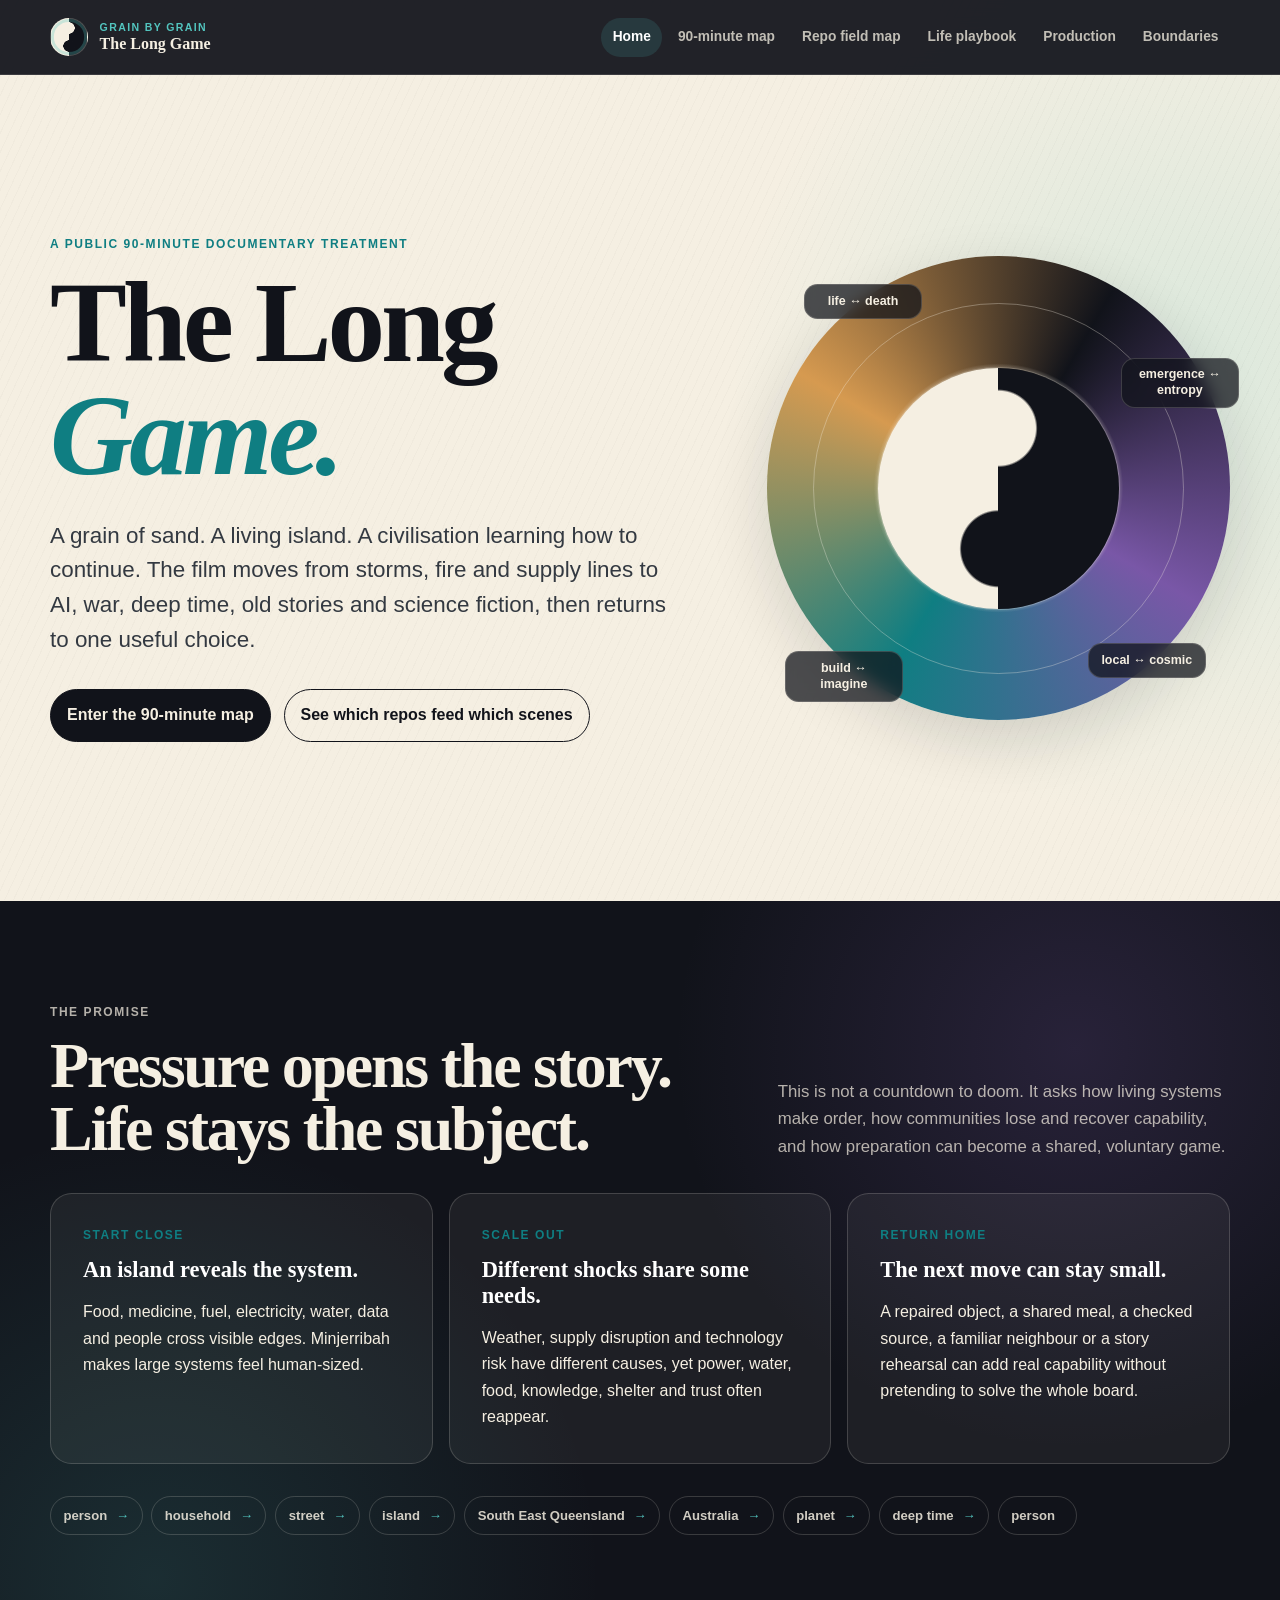
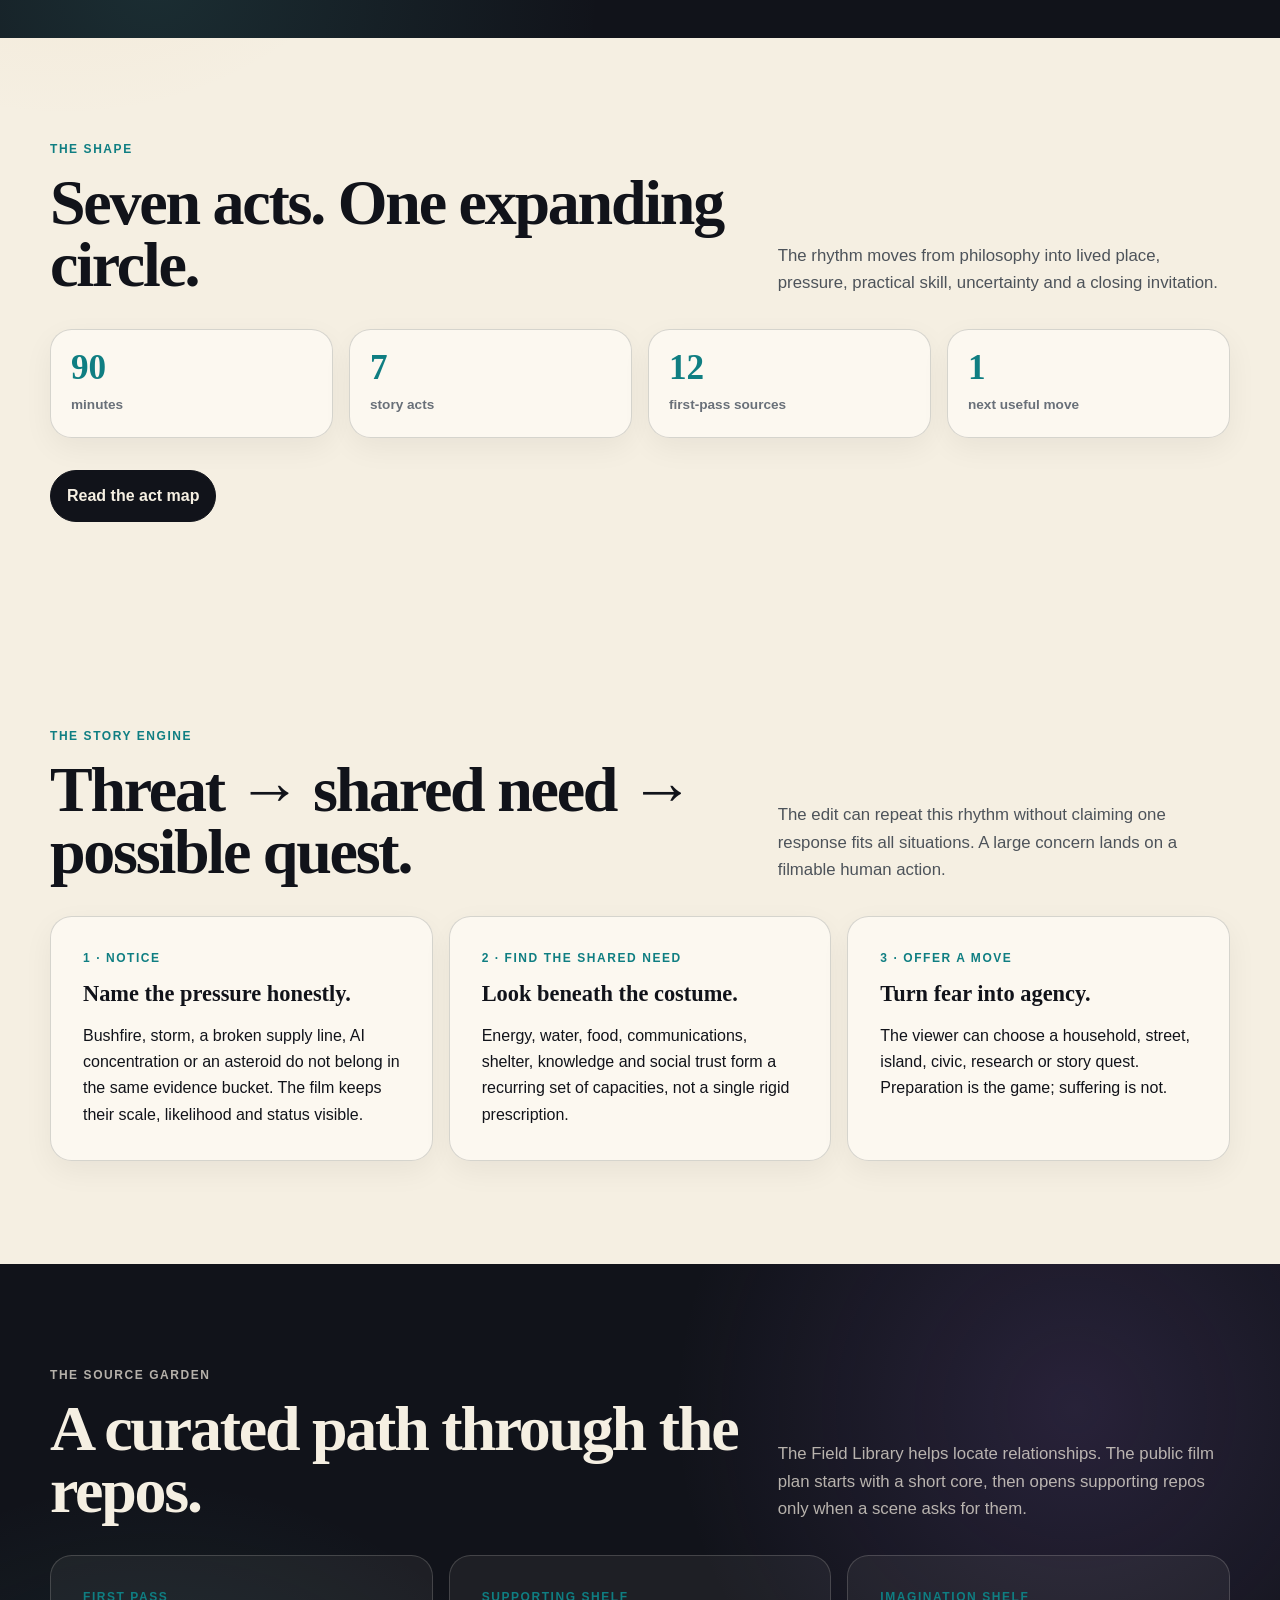
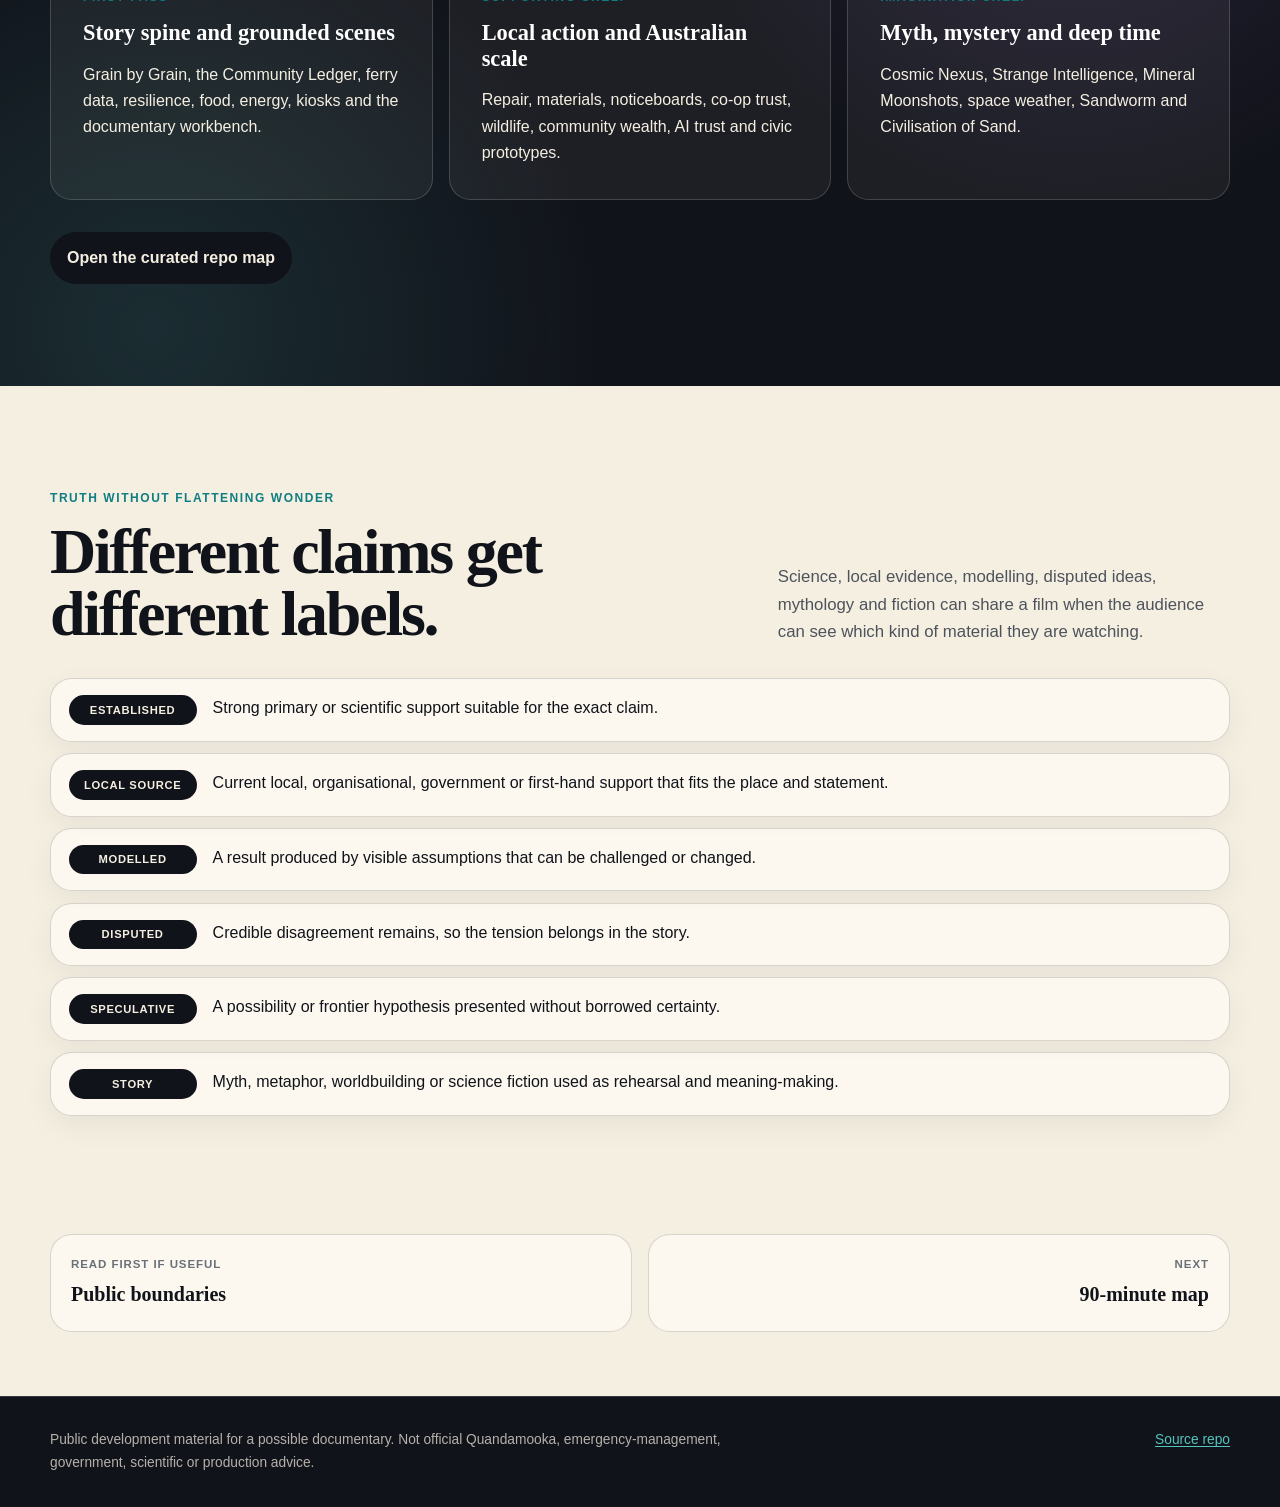
==== index.html @ 3fa5a648 "Build public documentary planning site" ====
<!doctype html>
<html lang="en-AU">
  <head>
    <meta charset="utf-8">
    <meta name="viewport" content="width=device-width, initial-scale=1">
    <meta name="description" content="A public 90-minute documentary map about life, pressure, practical resilience and the next useful move, beginning on Minjerribah / North Stradbroke Island.">
    <meta property="og:title" content="The Long Game: Grain by Grain">
    <meta property="og:description" content="A 90-minute documentary map from a grain of sand to deep time, then back to the next useful move.">
    <meta property="og:type" content="website">
    <meta property="og:url" content="https://auraofintelligence.github.io/grain-by-grain-documentary/">
    <meta property="og:image" content="https://auraofintelligence.github.io/grain-by-grain-documentary/assets/img/og-card.png">
    <meta name="twitter:card" content="summary_large_image">
    <title>The Long Game: Grain by Grain</title>
    <link rel="stylesheet" href="assets/css/site.css?v=20260801-1">
  </head>
  <body data-page="home">
    <a class="skip-link" href="#main">Skip to content</a>
    <header class="site-header">
      <div class="header-inner">
        <a class="brand" href="index.html" aria-label="The Long Game home">
          <span class="brand-mark" aria-hidden="true"></span>
          <span class="brand-copy"><small>Grain by grain</small><strong>The Long Game</strong></span>
        </a>
        <button class="menu-button" type="button" aria-expanded="false" aria-controls="site-navigation">Menu</button>
        <nav class="site-nav" id="site-navigation" aria-label="Main navigation">
          <a data-page="home" href="index.html">Home</a>
          <a data-page="runtime" href="runtime.html">90-minute map</a>
          <a data-page="field-map" href="field-map.html">Repo field map</a>
          <a data-page="playbook" href="playbook.html">Life playbook</a>
          <a data-page="production" href="production.html">Production</a>
          <a data-page="boundaries" href="boundaries.html">Boundaries</a>
        </nav>
      </div>
    </header>

    <main id="main" class="page-shell">
      <section class="hero" aria-labelledby="hero-title">
        <div class="hero-copy">
          <p class="eyebrow">A public 90-minute documentary treatment</p>
          <h1 id="hero-title">The Long <span>Game.</span></h1>
          <p class="lede">A grain of sand. A living island. A civilisation learning how to continue. The film moves from storms, fire and supply lines to AI, war, deep time, old stories and science fiction, then returns to one useful choice.</p>
          <div class="button-row">
            <a class="button" href="runtime.html">Enter the 90-minute map</a>
            <a class="button secondary" href="field-map.html">See which repos feed which scenes</a>
          </div>
        </div>
        <div class="hero-orbit" role="img" aria-label="A circular sand, tide and dusk motif representing life and death, emergence and entropy">
          <span class="orbit-note one">life ↔ death</span>
          <span class="orbit-note two">emergence ↔ entropy</span>
          <span class="orbit-note three">local ↔ cosmic</span>
          <span class="orbit-note four">build ↔ imagine</span>
        </div>
      </section>

      <section class="section dark" aria-labelledby="promise-title">
        <div class="section-heading">
          <div>
            <p class="kicker">The promise</p>
            <h2 id="promise-title">Pressure opens the story. Life stays the subject.</h2>
          </div>
          <p>This is not a countdown to doom. It asks how living systems make order, how communities lose and recover capability, and how preparation can become a shared, voluntary game.</p>
        </div>
        <div class="three-grid">
          <article class="panel">
            <p class="card-tag">Start close</p>
            <h3>An island reveals the system.</h3>
            <p>Food, medicine, fuel, electricity, water, data and people cross visible edges. Minjerribah makes large systems feel human-sized.</p>
          </article>
          <article class="panel">
            <p class="card-tag">Scale out</p>
            <h3>Different shocks share some needs.</h3>
            <p>Weather, supply disruption and technology risk have different causes, yet power, water, food, knowledge, shelter and trust often reappear.</p>
          </article>
          <article class="panel">
            <p class="card-tag">Return home</p>
            <h3>The next move can stay small.</h3>
            <p>A repaired object, a shared meal, a checked source, a familiar neighbour or a story rehearsal can add real capability without pretending to solve the whole board.</p>
          </article>
        </div>
        <ol class="scale-ribbon" aria-label="The film's scale journey">
          <li>person</li>
          <li>household</li>
          <li>street</li>
          <li>island</li>
          <li>South East Queensland</li>
          <li>Australia</li>
          <li>planet</li>
          <li>deep time</li>
          <li>person</li>
        </ol>
      </section>

      <section class="section" aria-labelledby="shape-title">
        <div class="section-heading">
          <div>
            <p class="kicker">The shape</p>
            <h2 id="shape-title">Seven acts. One expanding circle.</h2>
          </div>
          <p>The rhythm moves from philosophy into lived place, pressure, practical skill, uncertainty and a closing invitation.</p>
        </div>
        <div class="metric-grid">
          <div class="metric"><strong>90</strong><span>minutes</span></div>
          <div class="metric"><strong>7</strong><span>story acts</span></div>
          <div class="metric"><strong>12</strong><span>first-pass sources</span></div>
          <div class="metric"><strong>1</strong><span>next useful move</span></div>
        </div>
        <div class="button-row">
          <a class="button" href="runtime.html">Read the act map</a>
        </div>
      </section>

      <section class="section" aria-labelledby="engine-title">
        <div class="section-heading">
          <div>
            <p class="kicker">The story engine</p>
            <h2 id="engine-title">Threat → shared need → possible quest.</h2>
          </div>
          <p>The edit can repeat this rhythm without claiming one response fits all situations. A large concern lands on a filmable human action.</p>
        </div>
        <div class="three-grid">
          <article class="feature-card">
            <p class="card-tag">1 · Notice</p>
            <h3>Name the pressure honestly.</h3>
            <p>Bushfire, storm, a broken supply line, AI concentration or an asteroid do not belong in the same evidence bucket. The film keeps their scale, likelihood and status visible.</p>
          </article>
          <article class="feature-card">
            <p class="card-tag">2 · Find the shared need</p>
            <h3>Look beneath the costume.</h3>
            <p>Energy, water, food, communications, shelter, knowledge and social trust form a recurring set of capacities, not a single rigid prescription.</p>
          </article>
          <article class="feature-card">
            <p class="card-tag">3 · Offer a move</p>
            <h3>Turn fear into agency.</h3>
            <p>The viewer can choose a household, street, island, civic, research or story quest. Preparation is the game; suffering is not.</p>
          </article>
        </div>
      </section>

      <section class="section dark" aria-labelledby="source-title">
        <div class="section-heading">
          <div>
            <p class="kicker">The source garden</p>
            <h2 id="source-title">A curated path through the repos.</h2>
          </div>
          <p>The Field Library helps locate relationships. The public film plan starts with a short core, then opens supporting repos only when a scene asks for them.</p>
        </div>
        <div class="three-grid">
          <article class="panel"><p class="card-tag">First pass</p><h3>Story spine and grounded scenes</h3><p>Grain by Grain, the Community Ledger, ferry data, resilience, food, energy, kiosks and the documentary workbench.</p></article>
          <article class="panel"><p class="card-tag">Supporting shelf</p><h3>Local action and Australian scale</h3><p>Repair, materials, noticeboards, co-op trust, wildlife, community wealth, AI trust and civic prototypes.</p></article>
          <article class="panel"><p class="card-tag">Imagination shelf</p><h3>Myth, mystery and deep time</h3><p>Cosmic Nexus, Strange Intelligence, Mineral Moonshots, space weather, Sandworm and Civilisation of Sand.</p></article>
        </div>
        <div class="button-row">
          <a class="button" href="field-map.html">Open the curated repo map</a>
        </div>
      </section>

      <section class="section" aria-labelledby="truth-title">
        <div class="section-heading">
          <div>
            <p class="kicker">Truth without flattening wonder</p>
            <h2 id="truth-title">Different claims get different labels.</h2>
          </div>
          <p>Science, local evidence, modelling, disputed ideas, mythology and fiction can share a film when the audience can see which kind of material they are watching.</p>
        </div>
        <div class="evidence-list">
          <div class="evidence-row"><span class="evidence-label">Established</span><p>Strong primary or scientific support suitable for the exact claim.</p></div>
          <div class="evidence-row"><span class="evidence-label">Local source</span><p>Current local, organisational, government or first-hand support that fits the place and statement.</p></div>
          <div class="evidence-row"><span class="evidence-label">Modelled</span><p>A result produced by visible assumptions that can be challenged or changed.</p></div>
          <div class="evidence-row"><span class="evidence-label">Disputed</span><p>Credible disagreement remains, so the tension belongs in the story.</p></div>
          <div class="evidence-row"><span class="evidence-label">Speculative</span><p>A possibility or frontier hypothesis presented without borrowed certainty.</p></div>
          <div class="evidence-row"><span class="evidence-label">Story</span><p>Myth, metaphor, worldbuilding or science fiction used as rehearsal and meaning-making.</p></div>
        </div>
      </section>

      <nav class="footer-nav" aria-label="Next page">
        <a href="boundaries.html"><span>Read first if useful</span><strong>Public boundaries</strong></a>
        <a href="runtime.html"><span>Next</span><strong>90-minute map</strong></a>
      </nav>
    </main>

    <footer class="site-footer">
      <div class="footer-inner">
        <p>Public development material for a possible documentary. Not official Quandamooka, emergency-management, government, scientific or production advice.</p>
        <a href="https://github.com/auraofintelligence/grain-by-grain-documentary">Source repo</a>
      </div>
    </footer>
    <script src="assets/js/site.js?v=20260801-1"></script>
  </body>
</html>
---- assets/css/site.css ----
:root {
  --ink: #11131a;
  --ink-soft: #1c2130;
  --paper: #f5efe2;
  --paper-deep: #e6d7bb;
  --sand: #d69a50;
  --sun: #ffbd59;
  --tide: #53c5bf;
  --tide-deep: #0f7e82;
  --dusk: #7957a7;
  --coral: #e56c58;
  --mist: #dce7e5;
  --muted: #697079;
  --line: rgba(17, 19, 26, 0.16);
  --line-light: rgba(245, 239, 226, 0.18);
  --shadow: 0 20px 60px rgba(16, 18, 25, 0.14);
  --radius: 1.35rem;
  --max: 1180px;
}

* {
  box-sizing: border-box;
}

html {
  scroll-behavior: smooth;
}

body {
  margin: 0;
  background:
    radial-gradient(circle at 92% 8%, rgba(83, 197, 191, 0.16), transparent 28rem),
    radial-gradient(circle at 5% 28%, rgba(214, 154, 80, 0.13), transparent 25rem),
    var(--paper);
  color: var(--ink);
  font-family: "Segoe UI", Arial, sans-serif;
  font-size: 1rem;
  line-height: 1.65;
  text-rendering: optimizeLegibility;
}

body::before {
  position: fixed;
  inset: 0;
  z-index: -1;
  content: "";
  pointer-events: none;
  background-image: repeating-linear-gradient(
    115deg,
    rgba(17, 19, 26, 0.018) 0,
    rgba(17, 19, 26, 0.018) 1px,
    transparent 1px,
    transparent 8px
  );
}

a {
  color: var(--tide-deep);
  text-underline-offset: 0.18em;
}

a:hover {
  color: #075d61;
}

img {
  display: block;
  max-width: 100%;
}

button,
input,
select {
  font: inherit;
}

:focus-visible {
  outline: 3px solid var(--sun);
  outline-offset: 4px;
}

.skip-link {
  position: fixed;
  top: 0.8rem;
  left: 0.8rem;
  z-index: 100;
  padding: 0.65rem 0.85rem;
  border-radius: 0.6rem;
  background: var(--paper);
  color: var(--ink);
  transform: translateY(-160%);
  transition: transform 160ms ease;
}

.skip-link:focus {
  transform: translateY(0);
}

.site-header {
  position: sticky;
  top: 0;
  z-index: 40;
  border-bottom: 1px solid rgba(245, 239, 226, 0.12);
  background: rgba(17, 19, 26, 0.93);
  color: var(--paper);
  backdrop-filter: blur(18px);
}

.header-inner {
  display: flex;
  align-items: center;
  justify-content: space-between;
  width: min(calc(100% - 2rem), var(--max));
  min-height: 4.65rem;
  margin: 0 auto;
  gap: 1rem;
}

.brand {
  display: inline-flex;
  align-items: center;
  gap: 0.75rem;
  color: var(--paper);
  text-decoration: none;
}

.brand:hover {
  color: white;
}

.brand-mark {
  position: relative;
  width: 2.35rem;
  height: 2.35rem;
  flex: 0 0 auto;
  overflow: hidden;
  border: 1px solid rgba(245, 239, 226, 0.28);
  border-radius: 50%;
  background:
    radial-gradient(circle at 50% 25%, var(--paper) 0 17%, transparent 18%),
    radial-gradient(circle at 50% 75%, var(--ink) 0 17%, transparent 18%),
    linear-gradient(90deg, var(--paper) 0 50%, var(--ink) 50%);
  box-shadow: inset 0 0 0 0.18rem rgba(83, 197, 191, 0.28);
}

.brand-copy {
  display: grid;
  line-height: 1.05;
}

.brand-copy small {
  color: var(--tide);
  font-size: 0.66rem;
  font-weight: 800;
  letter-spacing: 0.13em;
  text-transform: uppercase;
}

.brand-copy strong {
  margin-top: 0.2rem;
  font-family: Georgia, "Times New Roman", serif;
  font-size: 1rem;
  font-weight: 700;
}

.menu-button {
  display: none;
  padding: 0.55rem 0.7rem;
  border: 1px solid rgba(245, 239, 226, 0.25);
  border-radius: 0.7rem;
  background: transparent;
  color: var(--paper);
  cursor: pointer;
}

.site-nav {
  display: flex;
  align-items: center;
  gap: 0.25rem;
}

.site-nav a {
  padding: 0.52rem 0.72rem;
  border-radius: 999px;
  color: rgba(245, 239, 226, 0.76);
  font-size: 0.86rem;
  font-weight: 700;
  text-decoration: none;
}

.site-nav a:hover,
.site-nav a[aria-current="page"] {
  background: rgba(83, 197, 191, 0.14);
  color: white;
}

.page-shell {
  width: min(calc(100% - 2rem), var(--max));
  margin: 0 auto;
}

.hero {
  display: grid;
  grid-template-columns: minmax(0, 1.15fr) minmax(18rem, 0.85fr);
  align-items: center;
  min-height: calc(100vh - 4.65rem);
  gap: clamp(2rem, 7vw, 6rem);
  padding: clamp(4rem, 9vw, 8rem) 0;
}

.hero-copy {
  max-width: 48rem;
}

.eyebrow,
.kicker,
.card-tag {
  margin: 0 0 0.75rem;
  color: var(--tide-deep);
  font-size: 0.75rem;
  font-weight: 900;
  letter-spacing: 0.13em;
  text-transform: uppercase;
}

.hero h1,
.page-intro h1,
.section-heading h2,
.feature-heading,
.act-card h2 {
  margin: 0;
  font-family: Georgia, "Times New Roman", serif;
  font-weight: 700;
  letter-spacing: -0.035em;
  line-height: 0.98;
}

.hero h1 {
  max-width: 12ch;
  font-size: clamp(3.8rem, 9vw, 8.5rem);
}

.hero h1 span {
  display: block;
  color: var(--tide-deep);
  font-style: italic;
}

.lede {
  max-width: 44rem;
  margin: 1.65rem 0 0;
  color: #333941;
  font-size: clamp(1.12rem, 2vw, 1.4rem);
  line-height: 1.55;
}

.button-row {
  display: flex;
  flex-wrap: wrap;
  gap: 0.8rem;
  margin-top: 2rem;
}

.button {
  display: inline-flex;
  align-items: center;
  justify-content: center;
  min-height: 3rem;
  padding: 0.75rem 1rem;
  border: 1px solid var(--ink);
  border-radius: 999px;
  background: var(--ink);
  color: var(--paper);
  font-weight: 800;
  text-decoration: none;
  transition: transform 160ms ease, background 160ms ease, color 160ms ease;
}

.button:hover {
  background: var(--tide-deep);
  color: white;
  transform: translateY(-2px);
}

.button.secondary {
  background: transparent;
  color: var(--ink);
}

.button.secondary:hover {
  background: rgba(17, 19, 26, 0.06);
  color: var(--ink);
}

.hero-orbit {
  position: relative;
  display: grid;
  place-items: center;
  aspect-ratio: 1;
  border-radius: 50%;
  background:
    radial-gradient(circle at 50% 50%, rgba(245, 239, 226, 0) 0 35%, rgba(245, 239, 226, 0.18) 36% 37%, transparent 38%),
    conic-gradient(from 30deg, var(--ink), var(--dusk), var(--tide-deep), var(--sand), var(--ink));
  box-shadow: var(--shadow);
  isolation: isolate;
}

.hero-orbit::before {
  position: absolute;
  inset: 10%;
  border: 1px solid rgba(245, 239, 226, 0.32);
  border-radius: 50%;
  content: "";
}

.hero-orbit::after {
  position: absolute;
  inset: 24%;
  border-radius: 50%;
  background:
    radial-gradient(circle at 50% 25%, var(--paper) 0 17%, transparent 18%),
    radial-gradient(circle at 50% 75%, var(--ink) 0 17%, transparent 18%),
    linear-gradient(90deg, var(--paper) 0 50%, var(--ink) 50%);
  content: "";
  box-shadow: 0 0 0 1px rgba(245, 239, 226, 0.22);
}

.orbit-note {
  position: absolute;
  z-index: 2;
  width: 7.4rem;
  padding: 0.55rem 0.65rem;
  border: 1px solid rgba(245, 239, 226, 0.18);
  border-radius: 0.85rem;
  background: rgba(17, 19, 26, 0.74);
  color: var(--paper);
  font-size: 0.78rem;
  font-weight: 800;
  line-height: 1.25;
  text-align: center;
  backdrop-filter: blur(8px);
}

.orbit-note.one { top: 6%; left: 8%; }
.orbit-note.two { top: 22%; right: -2%; }
.orbit-note.three { right: 5%; bottom: 9%; }
.orbit-note.four { bottom: 4%; left: 4%; }

.section {
  padding: clamp(4rem, 8vw, 7rem) 0;
}

.section.dark {
  position: relative;
  width: 100vw;
  margin-left: calc(50% - 50vw);
  padding-inline: max(1rem, calc((100vw - var(--max)) / 2));
  background:
    radial-gradient(circle at 84% 20%, rgba(121, 87, 167, 0.22), transparent 25rem),
    radial-gradient(circle at 12% 92%, rgba(83, 197, 191, 0.15), transparent 28rem),
    var(--ink);
  color: var(--paper);
}

.section.dark .section-heading p,
.section.dark .muted,
.section.dark .body-copy {
  color: rgba(245, 239, 226, 0.72);
}

.section-heading {
  display: grid;
  grid-template-columns: minmax(0, 1fr) minmax(16rem, 0.65fr);
  align-items: end;
  gap: 2rem;
  margin-bottom: 2rem;
}

.section-heading h2,
.feature-heading {
  font-size: clamp(2.5rem, 5vw, 5rem);
}

.section-heading > p {
  margin: 0;
  color: #4d535a;
  font-size: 1.05rem;
}

.three-grid,
.two-grid,
.card-grid,
.metric-grid,
.quest-grid,
.boundary-grid {
  display: grid;
  gap: 1rem;
}

.three-grid,
.card-grid {
  grid-template-columns: repeat(3, minmax(0, 1fr));
}

.two-grid,
.boundary-grid {
  grid-template-columns: repeat(2, minmax(0, 1fr));
}

.metric-grid {
  grid-template-columns: repeat(4, minmax(0, 1fr));
}

.quest-grid {
  grid-template-columns: repeat(3, minmax(0, 1fr));
}

.panel,
.feature-card,
.metric,
.quest-card,
.boundary-card,
.field-card,
.act-card,
.evidence-row {
  border: 1px solid var(--line);
  border-radius: var(--radius);
  background: rgba(255, 252, 246, 0.68);
  box-shadow: 0 10px 30px rgba(17, 19, 26, 0.055);
}

.panel,
.feature-card,
.quest-card,
.boundary-card {
  padding: clamp(1.3rem, 3vw, 2rem);
}

.panel h3,
.feature-card h3,
.quest-card h3,
.boundary-card h3,
.field-card h3 {
  margin: 0;
  font-family: Georgia, "Times New Roman", serif;
  font-size: 1.4rem;
  line-height: 1.15;
}

.panel p:last-child,
.feature-card p:last-child,
.quest-card p:last-child,
.boundary-card p:last-child {
  margin-bottom: 0;
}

.dark .panel,
.dark .feature-card {
  border-color: var(--line-light);
  background: rgba(245, 239, 226, 0.055);
  box-shadow: none;
}

.dark .panel h3,
.dark .feature-card h3 {
  color: white;
}

.scale-ribbon {
  display: flex;
  flex-wrap: wrap;
  align-items: center;
  gap: 0.55rem;
  margin: 2rem 0 0;
  padding: 0;
  list-style: none;
}

.scale-ribbon li {
  padding: 0.5rem 0.78rem;
  border: 1px solid rgba(245, 239, 226, 0.18);
  border-radius: 999px;
  color: rgba(245, 239, 226, 0.84);
  font-size: 0.82rem;
  font-weight: 800;
}

.scale-ribbon li::after {
  margin-left: 0.55rem;
  color: var(--tide);
  content: "→";
}

.scale-ribbon li:last-child::after {
  content: "";
}

.metric {
  padding: 1.25rem;
}

.metric strong {
  display: block;
  color: var(--tide-deep);
  font-family: Georgia, "Times New Roman", serif;
  font-size: 2.2rem;
  line-height: 1;
}

.metric span {
  display: block;
  margin-top: 0.55rem;
  color: var(--muted);
  font-size: 0.85rem;
  font-weight: 800;
}

.page-intro {
  display: grid;
  grid-template-columns: minmax(0, 1.2fr) minmax(16rem, 0.8fr);
  align-items: end;
  gap: 2rem;
  padding: clamp(4rem, 9vw, 7rem) 0 3rem;
}

.page-intro h1 {
  max-width: 15ch;
  font-size: clamp(3.2rem, 7vw, 7rem);
}

.page-intro p:last-child {
  margin: 0;
  color: #474d55;
  font-size: 1.1rem;
}

.runtime-shell {
  display: grid;
  grid-template-columns: 15rem minmax(0, 1fr);
  align-items: start;
  gap: 2rem;
  padding-bottom: 6rem;
}

.runtime-rail {
  position: sticky;
  top: 6rem;
  padding: 1rem;
  border-radius: 1rem;
  background: var(--ink);
  color: var(--paper);
}

.runtime-rail p {
  margin: 0;
  color: rgba(245, 239, 226, 0.66);
  font-size: 0.78rem;
  font-weight: 800;
  letter-spacing: 0.1em;
  text-transform: uppercase;
}

.runtime-rail strong {
  display: block;
  margin-top: 0.35rem;
  font-family: Georgia, "Times New Roman", serif;
  font-size: 1.25rem;
}

.runtime-track {
  height: 0.55rem;
  margin-top: 1rem;
  overflow: hidden;
  border-radius: 999px;
  background: rgba(245, 239, 226, 0.14);
}

.runtime-progress {
  width: 0;
  height: 100%;
  border-radius: inherit;
  background: linear-gradient(90deg, var(--tide), var(--sun));
  transition: width 260ms ease;
}

.act-stack {
  display: grid;
  gap: 1rem;
}

.act-card {
  display: grid;
  grid-template-columns: 8rem minmax(0, 1fr);
  gap: clamp(1.2rem, 4vw, 3rem);
  padding: clamp(1.4rem, 4vw, 2.6rem);
  scroll-margin-top: 6rem;
}

.act-time {
  align-self: start;
  color: var(--tide-deep);
  font-family: Georgia, "Times New Roman", serif;
  font-size: 1.45rem;
  font-weight: 700;
}

.act-card h2 {
  font-size: clamp(2rem, 4vw, 3.5rem);
}

.act-question {
  margin: 0.8rem 0;
  color: var(--dusk);
  font-size: 1.08rem;
  font-weight: 800;
}

.act-details {
  display: grid;
  grid-template-columns: repeat(2, minmax(0, 1fr));
  gap: 1rem;
  margin-top: 1.1rem;
}

.act-details div {
  padding: 1rem;
  border-radius: 0.9rem;
  background: rgba(17, 19, 26, 0.045);
}

.act-details strong {
  display: block;
  margin-bottom: 0.25rem;
  font-size: 0.74rem;
  letter-spacing: 0.09em;
  text-transform: uppercase;
}

.filter-bar {
  position: sticky;
  top: 4.65rem;
  z-index: 20;
  display: flex;
  flex-wrap: wrap;
  gap: 0.55rem;
  margin-bottom: 1.2rem;
  padding: 1rem 0;
  background: linear-gradient(var(--paper) 78%, transparent);
}

.filter-button {
  padding: 0.55rem 0.8rem;
  border: 1px solid var(--line);
  border-radius: 999px;
  background: rgba(255, 252, 246, 0.82);
  color: var(--ink);
  font-weight: 800;
  cursor: pointer;
}

.filter-button:hover,
.filter-button[aria-pressed="true"] {
  border-color: var(--ink);
  background: var(--ink);
  color: var(--paper);
}

.field-summary {
  display: flex;
  align-items: center;
  justify-content: space-between;
  gap: 1rem;
  margin-bottom: 1rem;
  color: var(--muted);
}

.field-grid {
  display: grid;
  grid-template-columns: repeat(3, minmax(0, 1fr));
  gap: 1rem;
  padding-bottom: 6rem;
}

.field-card {
  display: flex;
  flex-direction: column;
  padding: 1.25rem;
}

.field-card[data-ring="core"] { border-top: 5px solid var(--tide-deep); }
.field-card[data-ring="action"] { border-top: 5px solid var(--sand); }
.field-card[data-ring="imagination"] { border-top: 5px solid var(--dusk); }
.field-card[data-ring="production"] { border-top: 5px solid var(--coral); }

.field-meta {
  display: flex;
  flex-wrap: wrap;
  gap: 0.35rem;
  margin-bottom: 0.8rem;
}

.pill {
  display: inline-flex;
  align-items: center;
  min-height: 1.55rem;
  padding: 0.22rem 0.5rem;
  border-radius: 999px;
  background: rgba(17, 19, 26, 0.07);
  color: #4e555e;
  font-size: 0.68rem;
  font-weight: 900;
  letter-spacing: 0.05em;
  text-transform: uppercase;
}

.field-role {
  margin: 0.75rem 0 0;
  color: #424950;
}

.field-use {
  margin: 0.7rem 0 1rem;
  font-weight: 700;
}

.field-links {
  display: flex;
  flex-wrap: wrap;
  gap: 0.75rem;
  margin-top: auto;
  padding-top: 0.5rem;
}

.field-links a {
  font-size: 0.84rem;
  font-weight: 800;
}

.field-empty {
  grid-column: 1 / -1;
  padding: 2rem;
  border: 1px dashed var(--line);
  border-radius: var(--radius);
  text-align: center;
}

.quest-card {
  position: relative;
  overflow: hidden;
}

.quest-card::after {
  position: absolute;
  right: -2rem;
  bottom: -2rem;
  width: 7rem;
  height: 7rem;
  border: 1rem solid rgba(83, 197, 191, 0.1);
  border-radius: 50%;
  content: "";
}

.quest-number {
  display: inline-grid;
  width: 2.2rem;
  height: 2.2rem;
  place-items: center;
  margin-bottom: 1rem;
  border-radius: 50%;
  background: var(--ink);
  color: var(--paper);
  font-weight: 900;
}

.evidence-list {
  display: grid;
  gap: 0.7rem;
}

.evidence-row {
  display: grid;
  grid-template-columns: 8rem minmax(0, 1fr);
  gap: 1rem;
  padding: 1rem 1.1rem;
}

.evidence-label {
  align-self: start;
  padding: 0.35rem 0.55rem;
  border-radius: 999px;
  background: var(--ink);
  color: var(--paper);
  font-size: 0.7rem;
  font-weight: 900;
  letter-spacing: 0.06em;
  text-align: center;
  text-transform: uppercase;
}

.evidence-row p {
  margin: 0;
}

.callout {
  margin: 2rem 0;
  padding: 1.3rem 1.45rem;
  border-left: 5px solid var(--tide-deep);
  border-radius: 0 var(--radius) var(--radius) 0;
  background: rgba(83, 197, 191, 0.1);
}

.callout strong {
  display: block;
  margin-bottom: 0.35rem;
}

.footer-nav {
  display: grid;
  grid-template-columns: repeat(2, minmax(0, 1fr));
  gap: 1rem;
  padding: 1rem 0 4rem;
}

.footer-nav a {
  display: block;
  padding: 1.25rem;
  border: 1px solid var(--line);
  border-radius: var(--radius);
  background: rgba(255, 252, 246, 0.68);
  color: var(--ink);
  text-decoration: none;
}

.footer-nav a:last-child {
  text-align: right;
}

.footer-nav span {
  display: block;
  color: var(--muted);
  font-size: 0.72rem;
  font-weight: 900;
  letter-spacing: 0.08em;
  text-transform: uppercase;
}

.footer-nav strong {
  display: block;
  margin-top: 0.25rem;
  font-family: Georgia, "Times New Roman", serif;
  font-size: 1.25rem;
}

.site-footer {
  border-top: 1px solid var(--line-light);
  background: var(--ink);
  color: rgba(245, 239, 226, 0.72);
}

.footer-inner {
  display: grid;
  grid-template-columns: minmax(0, 1fr) auto;
  gap: 2rem;
  width: min(calc(100% - 2rem), var(--max));
  margin: 0 auto;
  padding: 2rem 0;
  font-size: 0.86rem;
}

.footer-inner p {
  max-width: 46rem;
  margin: 0;
}

.footer-inner a {
  color: var(--tide);
}

.back-to-top {
  position: fixed;
  right: 1rem;
  bottom: 1rem;
  z-index: 35;
  width: 3rem;
  height: 3rem;
  border: 1px solid rgba(245, 239, 226, 0.2);
  border-radius: 50%;
  background: var(--ink);
  color: var(--paper);
  box-shadow: var(--shadow);
  font-weight: 900;
  cursor: pointer;
  opacity: 0;
  pointer-events: none;
  transform: translateY(1rem);
  transition: opacity 160ms ease, transform 160ms ease;
}

.back-to-top.visible {
  opacity: 1;
  pointer-events: auto;
  transform: translateY(0);
}

.muted {
  color: var(--muted);
}

.visually-hidden {
  position: absolute;
  width: 1px;
  height: 1px;
  padding: 0;
  margin: -1px;
  overflow: hidden;
  clip: rect(0, 0, 0, 0);
  white-space: nowrap;
  border: 0;
}

@media (max-width: 940px) {
  .menu-button {
    display: inline-flex;
  }

  .site-nav {
    position: absolute;
    top: calc(100% + 0.6rem);
    right: 1rem;
    left: 1rem;
    display: none;
    flex-direction: column;
    align-items: stretch;
    padding: 0.7rem;
    border: 1px solid var(--line-light);
    border-radius: 1rem;
    background: var(--ink-soft);
    box-shadow: var(--shadow);
  }

  .site-nav.open {
    display: flex;
  }

  .site-nav a {
    border-radius: 0.65rem;
  }

  .hero,
  .page-intro,
  .section-heading,
  .runtime-shell {
    grid-template-columns: 1fr;
  }

  .hero {
    min-height: auto;
  }

  .hero-orbit {
    width: min(100%, 34rem);
    margin: 0 auto;
  }

  .runtime-rail {
    position: static;
  }

  .field-grid,
  .three-grid,
  .card-grid,
  .quest-grid {
    grid-template-columns: repeat(2, minmax(0, 1fr));
  }

  .metric-grid {
    grid-template-columns: repeat(2, minmax(0, 1fr));
  }
}

@media (max-width: 650px) {
  .header-inner {
    min-height: 4.2rem;
  }

  .brand-copy strong {
    font-size: 0.9rem;
  }

  .hero {
    padding-top: 3rem;
  }

  .hero h1 {
    font-size: clamp(3.2rem, 19vw, 5.2rem);
  }

  .page-intro h1 {
    font-size: clamp(3rem, 16vw, 4.8rem);
  }

  .field-grid,
  .three-grid,
  .two-grid,
  .card-grid,
  .metric-grid,
  .quest-grid,
  .boundary-grid,
  .footer-nav,
  .act-details {
    grid-template-columns: 1fr;
  }

  .act-card,
  .evidence-row {
    grid-template-columns: 1fr;
  }

  .field-summary,
  .footer-inner {
    grid-template-columns: 1fr;
  }

  .footer-inner {
    display: grid;
  }

  .footer-nav a:last-child {
    text-align: left;
  }

  .filter-bar {
    position: static;
  }
}

@media (prefers-reduced-motion: reduce) {
  html {
    scroll-behavior: auto;
  }

  *,
  *::before,
  *::after {
    scroll-behavior: auto !important;
    transition-duration: 0.01ms !important;
  }
}

@media print {
  .site-header,
  .site-footer,
  .back-to-top,
  .filter-bar,
  .footer-nav,
  .button-row,
  .runtime-rail {
    display: none !important;
  }

  body {
    background: white;
    color: black;
    font-size: 11pt;
  }

  .page-shell {
    width: 100%;
  }

  .page-intro,
  .section {
    padding: 1.2rem 0;
  }

  .act-card,
  .field-card,
  .panel,
  .quest-card,
  .boundary-card {
    break-inside: avoid;
    box-shadow: none;
  }
}
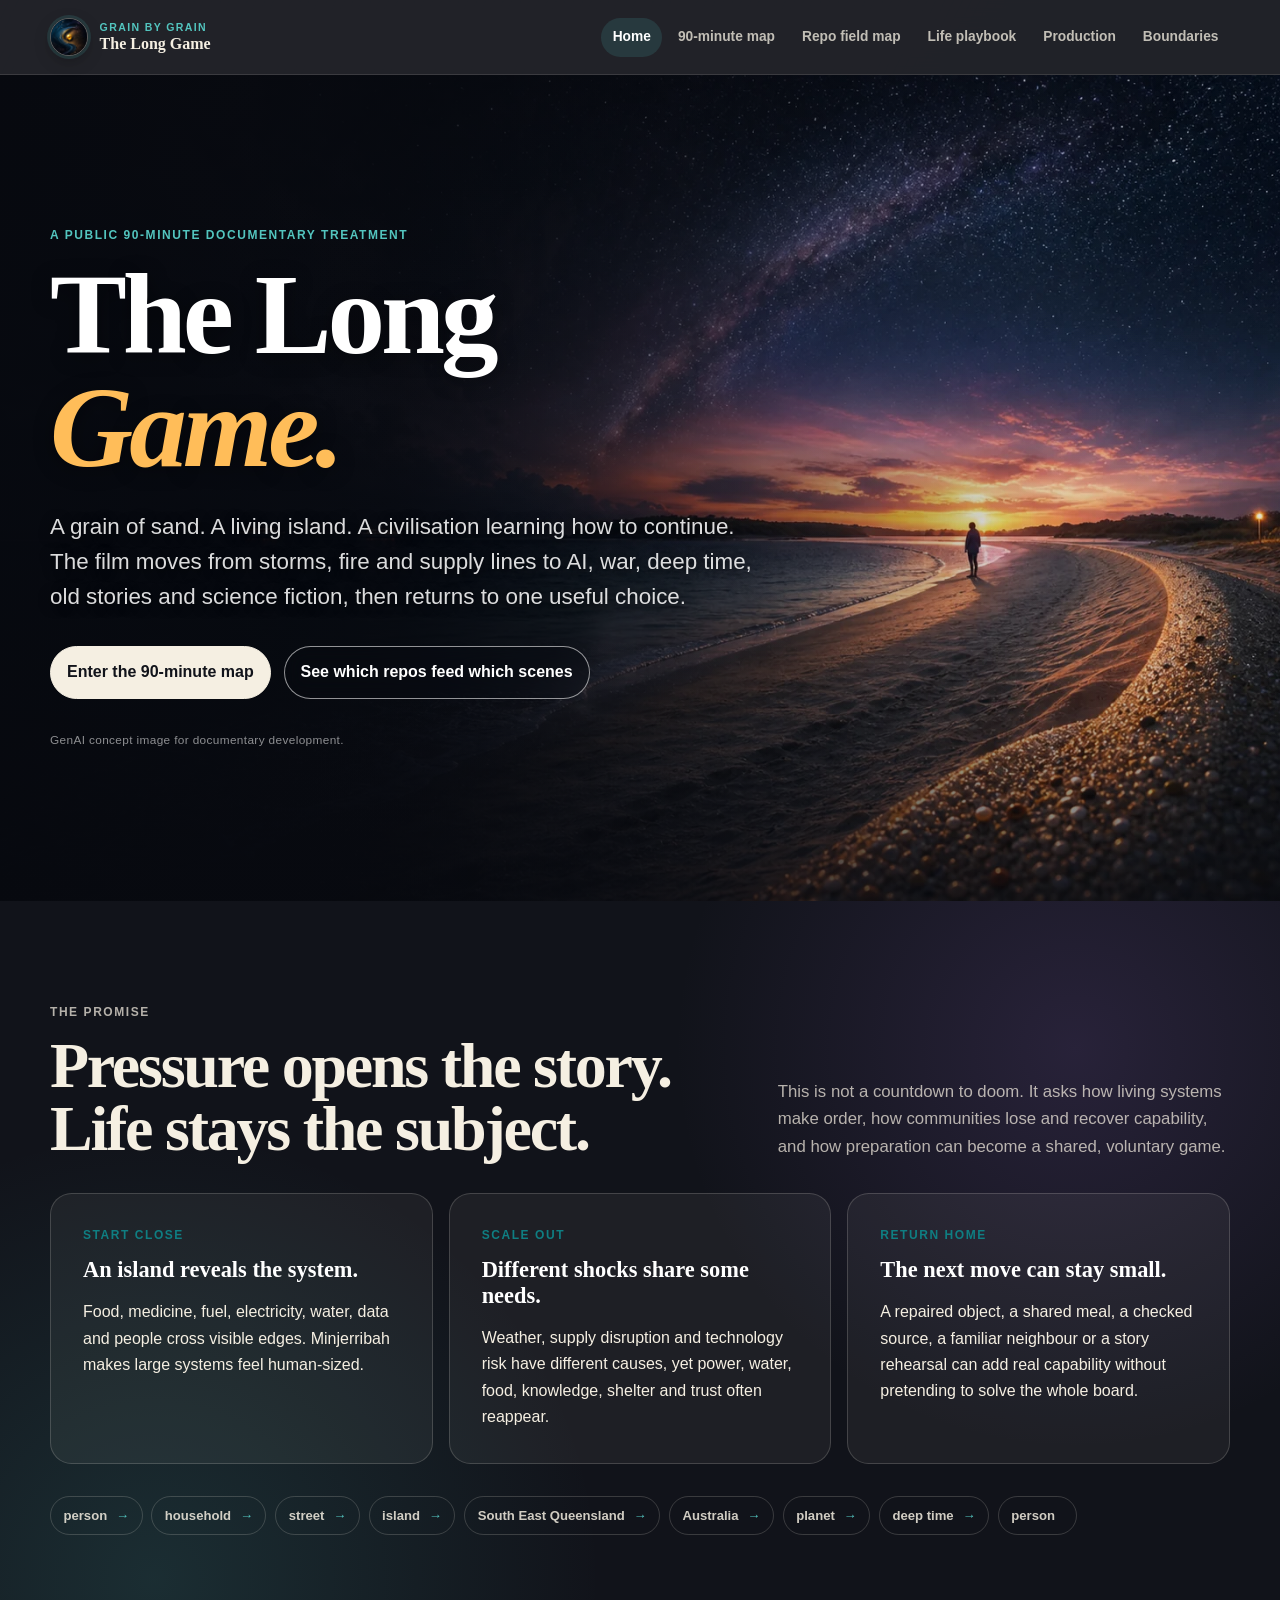
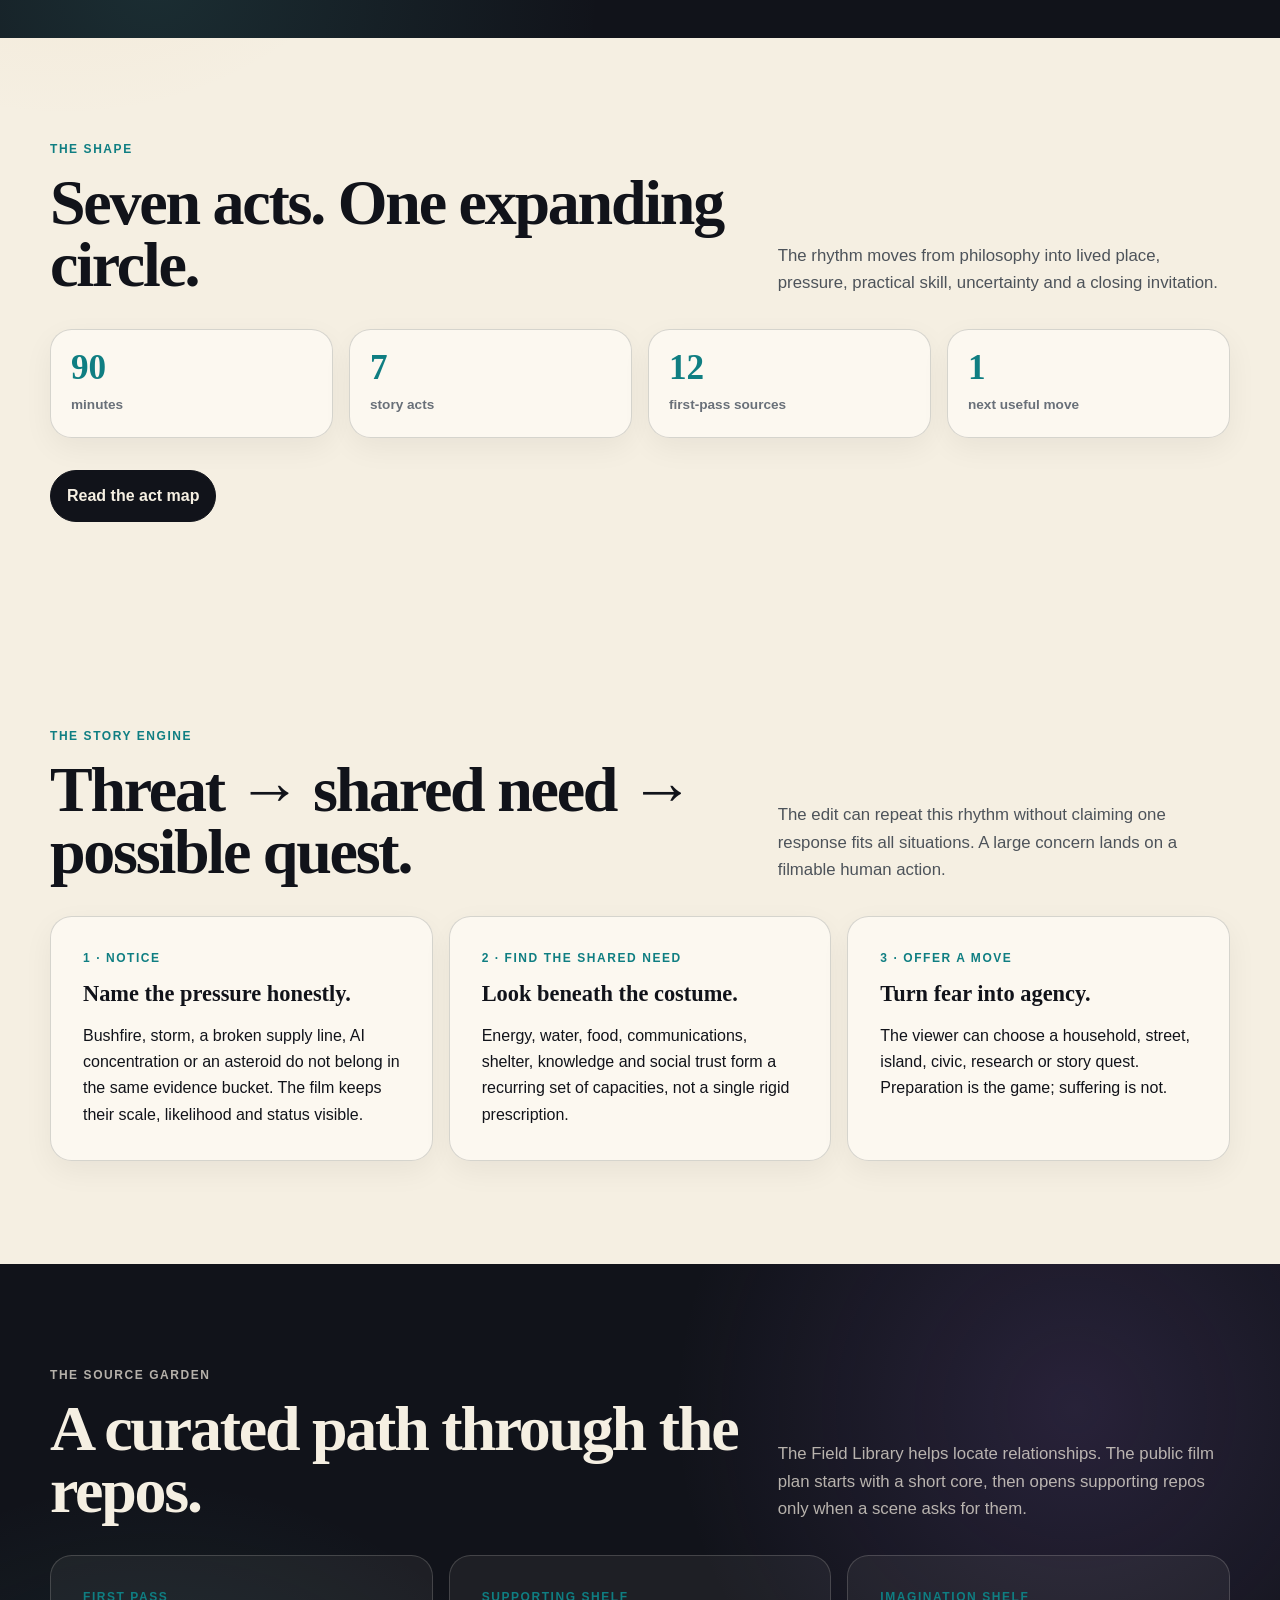
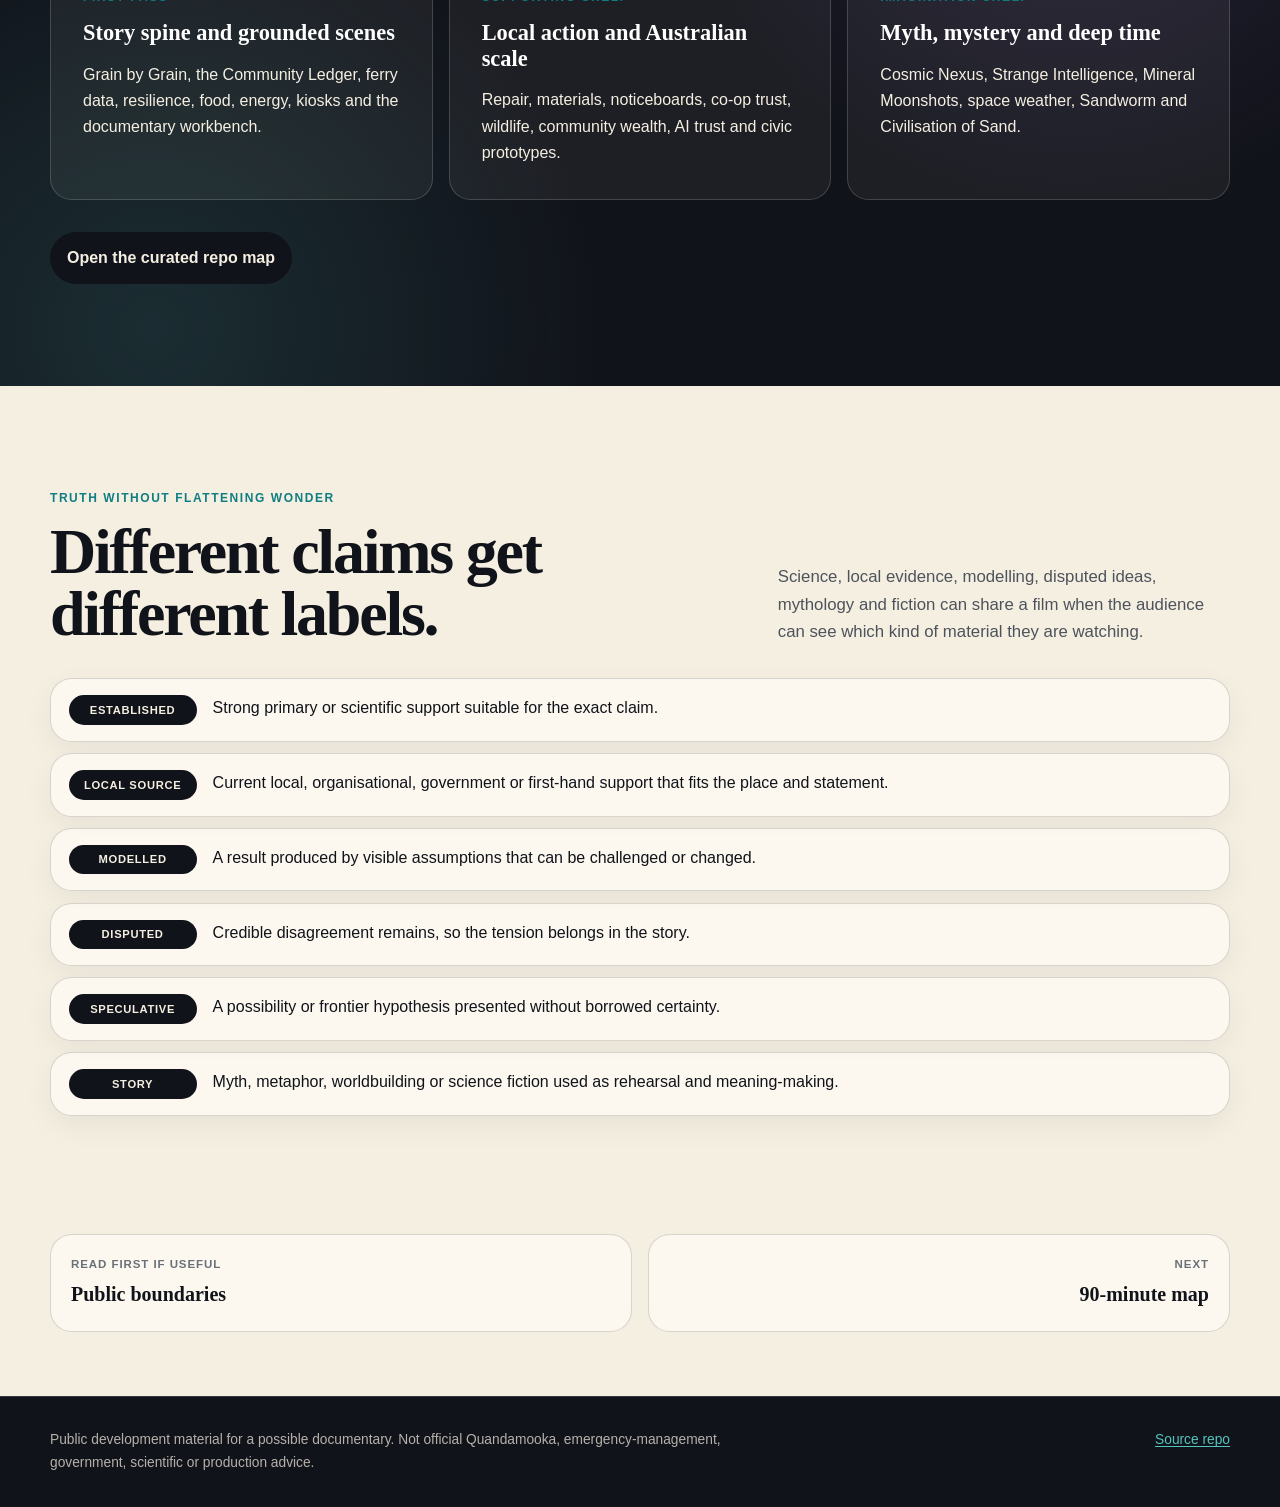
==== commit c31c9df0: "Add cinematic hero art and favicon" ====
--- a/index.html
+++ b/index.html
@@ -11,14 +11,18 @@
     <meta property="og:image" content="https://auraofintelligence.github.io/grain-by-grain-documentary/assets/img/og-card.png">
     <meta name="twitter:card" content="summary_large_image">
     <title>The Long Game: Grain by Grain</title>
-    <link rel="stylesheet" href="assets/css/site.css?v=20260801-1">
+    <link rel="icon" href="assets/img/favicon.ico?v=20260801-2" sizes="any">
+    <link rel="icon" type="image/png" sizes="32x32" href="assets/img/favicon-32.png?v=20260801-2">
+    <link rel="icon" type="image/png" sizes="192x192" href="assets/img/favicon-192.png?v=20260801-2">
+    <link rel="apple-touch-icon" href="assets/img/apple-touch-icon.png?v=20260801-2">
+    <link rel="stylesheet" href="assets/css/site.css?v=20260801-3">
   </head>
   <body data-page="home">
     <a class="skip-link" href="#main">Skip to content</a>
     <header class="site-header">
       <div class="header-inner">
         <a class="brand" href="index.html" aria-label="The Long Game home">
-          <span class="brand-mark" aria-hidden="true"></span>
+          <img class="brand-icon" src="assets/img/favicon-32.png" alt="" width="32" height="32">
           <span class="brand-copy"><small>Grain by grain</small><strong>The Long Game</strong></span>
         </a>
         <button class="menu-button" type="button" aria-expanded="false" aria-controls="site-navigation">Menu</button>
@@ -34,8 +38,9 @@
     </header>
 
     <main id="main" class="page-shell">
-      <section class="hero" aria-labelledby="hero-title">
-        <div class="hero-copy">
+      <section class="cinematic-hero cinematic-hero-home" aria-labelledby="hero-title">
+        <img class="cinematic-hero-image" src="assets/img/hero-home.webp" alt="A lone figure on a curving sand island shore where warm dawn meets a star-filled night." width="1672" height="941" fetchpriority="high" decoding="async">
+        <div class="cinematic-hero-copy">
           <p class="eyebrow">A public 90-minute documentary treatment</p>
           <h1 id="hero-title">The Long <span>Game.</span></h1>
           <p class="lede">A grain of sand. A living island. A civilisation learning how to continue. The film moves from storms, fire and supply lines to AI, war, deep time, old stories and science fiction, then returns to one useful choice.</p>
@@ -43,12 +48,7 @@
             <a class="button" href="runtime.html">Enter the 90-minute map</a>
             <a class="button secondary" href="field-map.html">See which repos feed which scenes</a>
           </div>
-        </div>
-        <div class="hero-orbit" role="img" aria-label="A circular sand, tide and dusk motif representing life and death, emergence and entropy">
-          <span class="orbit-note one">life ↔ death</span>
-          <span class="orbit-note two">emergence ↔ entropy</span>
-          <span class="orbit-note three">local ↔ cosmic</span>
-          <span class="orbit-note four">build ↔ imagine</span>
+          <p class="hero-art-note">GenAI concept image for documentary development.</p>
         </div>
       </section>
 
--- a/assets/css/site.css
+++ b/assets/css/site.css
@@ -24,10 +24,12 @@
 
 html {
   scroll-behavior: smooth;
+  overflow-x: clip;
 }
 
 body {
   margin: 0;
+  overflow-x: clip;
   background:
     radial-gradient(circle at 92% 8%, rgba(83, 197, 191, 0.16), transparent 28rem),
     radial-gradient(circle at 5% 28%, rgba(214, 154, 80, 0.13), transparent 25rem),
@@ -128,19 +130,14 @@
   color: white;
 }
 
-.brand-mark {
-  position: relative;
+.brand-icon {
   width: 2.35rem;
   height: 2.35rem;
   flex: 0 0 auto;
-  overflow: hidden;
   border: 1px solid rgba(245, 239, 226, 0.28);
   border-radius: 50%;
-  background:
-    radial-gradient(circle at 50% 25%, var(--paper) 0 17%, transparent 18%),
-    radial-gradient(circle at 50% 75%, var(--ink) 0 17%, transparent 18%),
-    linear-gradient(90deg, var(--paper) 0 50%, var(--ink) 50%);
-  box-shadow: inset 0 0 0 0.18rem rgba(83, 197, 191, 0.28);
+  object-fit: cover;
+  box-shadow: 0 0 0 0.18rem rgba(83, 197, 191, 0.14), 0 0.35rem 1rem rgba(0, 0, 0, 0.28);
 }
 
 .brand-copy {
@@ -199,17 +196,58 @@
   margin: 0 auto;
 }
 
-.hero {
-  display: grid;
-  grid-template-columns: minmax(0, 1.15fr) minmax(18rem, 0.85fr);
+.cinematic-hero {
+  position: relative;
+  display: grid;
   align-items: center;
-  min-height: calc(100vh - 4.65rem);
-  gap: clamp(2rem, 7vw, 6rem);
-  padding: clamp(4rem, 9vw, 8rem) 0;
-}
-
-.hero-copy {
-  max-width: 48rem;
+  width: 100vw;
+  min-height: calc(100svh - 4.65rem);
+  margin-left: calc(50% - 50vw);
+  overflow: hidden;
+  background: #080b12;
+  color: white;
+  isolation: isolate;
+}
+
+.cinematic-hero::before,
+.cinematic-hero::after {
+  position: absolute;
+  inset: 0;
+  z-index: -1;
+  content: "";
+  pointer-events: none;
+}
+
+.cinematic-hero::before {
+  background: linear-gradient(90deg, rgba(7, 9, 15, 0.96) 0%, rgba(7, 9, 15, 0.88) 31%, rgba(7, 9, 15, 0.4) 58%, rgba(7, 9, 15, 0.08) 82%);
+}
+
+.cinematic-hero::after {
+  background: linear-gradient(0deg, rgba(7, 9, 15, 0.64), transparent 32%, rgba(7, 9, 15, 0.16));
+}
+
+.cinematic-hero-image {
+  position: absolute;
+  inset: 0;
+  z-index: -2;
+  width: 100%;
+  height: 100%;
+  object-fit: cover;
+  object-position: center;
+}
+
+.cinematic-hero-copy {
+  width: min(calc(100% - 2rem), var(--max));
+  margin: 0 auto;
+  padding: clamp(5rem, 10vw, 8.5rem) 0;
+}
+
+.cinematic-hero-copy > * {
+  max-width: 39rem;
+}
+
+.cinematic-hero-page {
+  min-height: clamp(32rem, 72svh, 48rem);
 }
 
 .eyebrow,
@@ -223,8 +261,7 @@
   text-transform: uppercase;
 }
 
-.hero h1,
-.page-intro h1,
+.cinematic-hero h1,
 .section-heading h2,
 .feature-heading,
 .act-card h2 {
@@ -235,15 +272,25 @@
   line-height: 0.98;
 }
 
-.hero h1 {
+.cinematic-hero h1 {
   max-width: 12ch;
   font-size: clamp(3.8rem, 9vw, 8.5rem);
-}
-
-.hero h1 span {
+  text-shadow: 0 0.18rem 1.25rem rgba(0, 0, 0, 0.42);
+}
+
+.cinematic-hero-page h1 {
+  max-width: 12ch;
+  font-size: clamp(3.2rem, 7vw, 7rem);
+}
+
+.cinematic-hero h1 span {
   display: block;
-  color: var(--tide-deep);
+  color: var(--sun);
   font-style: italic;
+}
+
+.cinematic-hero .eyebrow {
+  color: var(--tide);
 }
 
 .lede {
@@ -252,6 +299,42 @@
   color: #333941;
   font-size: clamp(1.12rem, 2vw, 1.4rem);
   line-height: 1.55;
+}
+
+.cinematic-hero .lede {
+  color: rgba(255, 255, 255, 0.86);
+  text-shadow: 0 0.12rem 0.75rem rgba(0, 0, 0, 0.72);
+}
+
+.cinematic-hero .button {
+  border-color: var(--paper);
+  background: var(--paper);
+  color: var(--ink);
+}
+
+.cinematic-hero .button:hover {
+  border-color: var(--tide);
+  background: var(--tide);
+  color: var(--ink);
+}
+
+.cinematic-hero .button.secondary {
+  border-color: rgba(255, 255, 255, 0.56);
+  background: rgba(9, 12, 19, 0.28);
+  color: white;
+  backdrop-filter: blur(10px);
+}
+
+.cinematic-hero .button.secondary:hover {
+  background: rgba(255, 255, 255, 0.14);
+  color: white;
+}
+
+.hero-art-note {
+  margin: 2rem 0 0;
+  color: rgba(255, 255, 255, 0.54);
+  font-size: 0.74rem;
+  letter-spacing: 0.03em;
 }
 
 .button-row {
@@ -292,60 +375,6 @@
   color: var(--ink);
 }
 
-.hero-orbit {
-  position: relative;
-  display: grid;
-  place-items: center;
-  aspect-ratio: 1;
-  border-radius: 50%;
-  background:
-    radial-gradient(circle at 50% 50%, rgba(245, 239, 226, 0) 0 35%, rgba(245, 239, 226, 0.18) 36% 37%, transparent 38%),
-    conic-gradient(from 30deg, var(--ink), var(--dusk), var(--tide-deep), var(--sand), var(--ink));
-  box-shadow: var(--shadow);
-  isolation: isolate;
-}
-
-.hero-orbit::before {
-  position: absolute;
-  inset: 10%;
-  border: 1px solid rgba(245, 239, 226, 0.32);
-  border-radius: 50%;
-  content: "";
-}
-
-.hero-orbit::after {
-  position: absolute;
-  inset: 24%;
-  border-radius: 50%;
-  background:
-    radial-gradient(circle at 50% 25%, var(--paper) 0 17%, transparent 18%),
-    radial-gradient(circle at 50% 75%, var(--ink) 0 17%, transparent 18%),
-    linear-gradient(90deg, var(--paper) 0 50%, var(--ink) 50%);
-  content: "";
-  box-shadow: 0 0 0 1px rgba(245, 239, 226, 0.22);
-}
-
-.orbit-note {
-  position: absolute;
-  z-index: 2;
-  width: 7.4rem;
-  padding: 0.55rem 0.65rem;
-  border: 1px solid rgba(245, 239, 226, 0.18);
-  border-radius: 0.85rem;
-  background: rgba(17, 19, 26, 0.74);
-  color: var(--paper);
-  font-size: 0.78rem;
-  font-weight: 800;
-  line-height: 1.25;
-  text-align: center;
-  backdrop-filter: blur(8px);
-}
-
-.orbit-note.one { top: 6%; left: 8%; }
-.orbit-note.two { top: 22%; right: -2%; }
-.orbit-note.three { right: 5%; bottom: 9%; }
-.orbit-note.four { bottom: 4%; left: 4%; }
-
 .section {
   padding: clamp(4rem, 8vw, 7rem) 0;
 }
@@ -513,25 +542,6 @@
   color: var(--muted);
   font-size: 0.85rem;
   font-weight: 800;
-}
-
-.page-intro {
-  display: grid;
-  grid-template-columns: minmax(0, 1.2fr) minmax(16rem, 0.8fr);
-  align-items: end;
-  gap: 2rem;
-  padding: clamp(4rem, 9vw, 7rem) 0 3rem;
-}
-
-.page-intro h1 {
-  max-width: 15ch;
-  font-size: clamp(3.2rem, 7vw, 7rem);
-}
-
-.page-intro p:last-child {
-  margin: 0;
-  color: #474d55;
-  font-size: 1.1rem;
 }
 
 .runtime-shell {
@@ -946,20 +956,9 @@
     border-radius: 0.65rem;
   }
 
-  .hero,
-  .page-intro,
   .section-heading,
   .runtime-shell {
     grid-template-columns: 1fr;
-  }
-
-  .hero {
-    min-height: auto;
-  }
-
-  .hero-orbit {
-    width: min(100%, 34rem);
-    margin: 0 auto;
   }
 
   .runtime-rail {
@@ -987,16 +986,24 @@
     font-size: 0.9rem;
   }
 
-  .hero {
-    padding-top: 3rem;
-  }
-
-  .hero h1 {
+  .cinematic-hero {
+    min-height: 42rem;
+  }
+
+  .cinematic-hero::before {
+    background: linear-gradient(90deg, rgba(7, 9, 15, 0.96), rgba(7, 9, 15, 0.76) 68%, rgba(7, 9, 15, 0.36));
+  }
+
+  .cinematic-hero-image {
+    object-position: 66% center;
+  }
+
+  .cinematic-hero-copy {
+    padding-block: 4rem;
+  }
+
+  .cinematic-hero h1 {
     font-size: clamp(3.2rem, 19vw, 5.2rem);
-  }
-
-  .page-intro h1 {
-    font-size: clamp(3rem, 16vw, 4.8rem);
   }
 
   .field-grid,
@@ -1068,9 +1075,33 @@
     width: 100%;
   }
 
-  .page-intro,
+  .cinematic-hero,
   .section {
     padding: 1.2rem 0;
+  }
+
+  .cinematic-hero {
+    min-height: auto;
+    margin-left: 0;
+    background: white;
+    color: black;
+  }
+
+  .cinematic-hero-image,
+  .cinematic-hero::before,
+  .cinematic-hero::after,
+  .hero-art-note {
+    display: none;
+  }
+
+  .cinematic-hero-copy {
+    width: 100%;
+    padding: 1.2rem 0;
+  }
+
+  .cinematic-hero .lede {
+    color: black;
+    text-shadow: none;
   }
 
   .act-card,
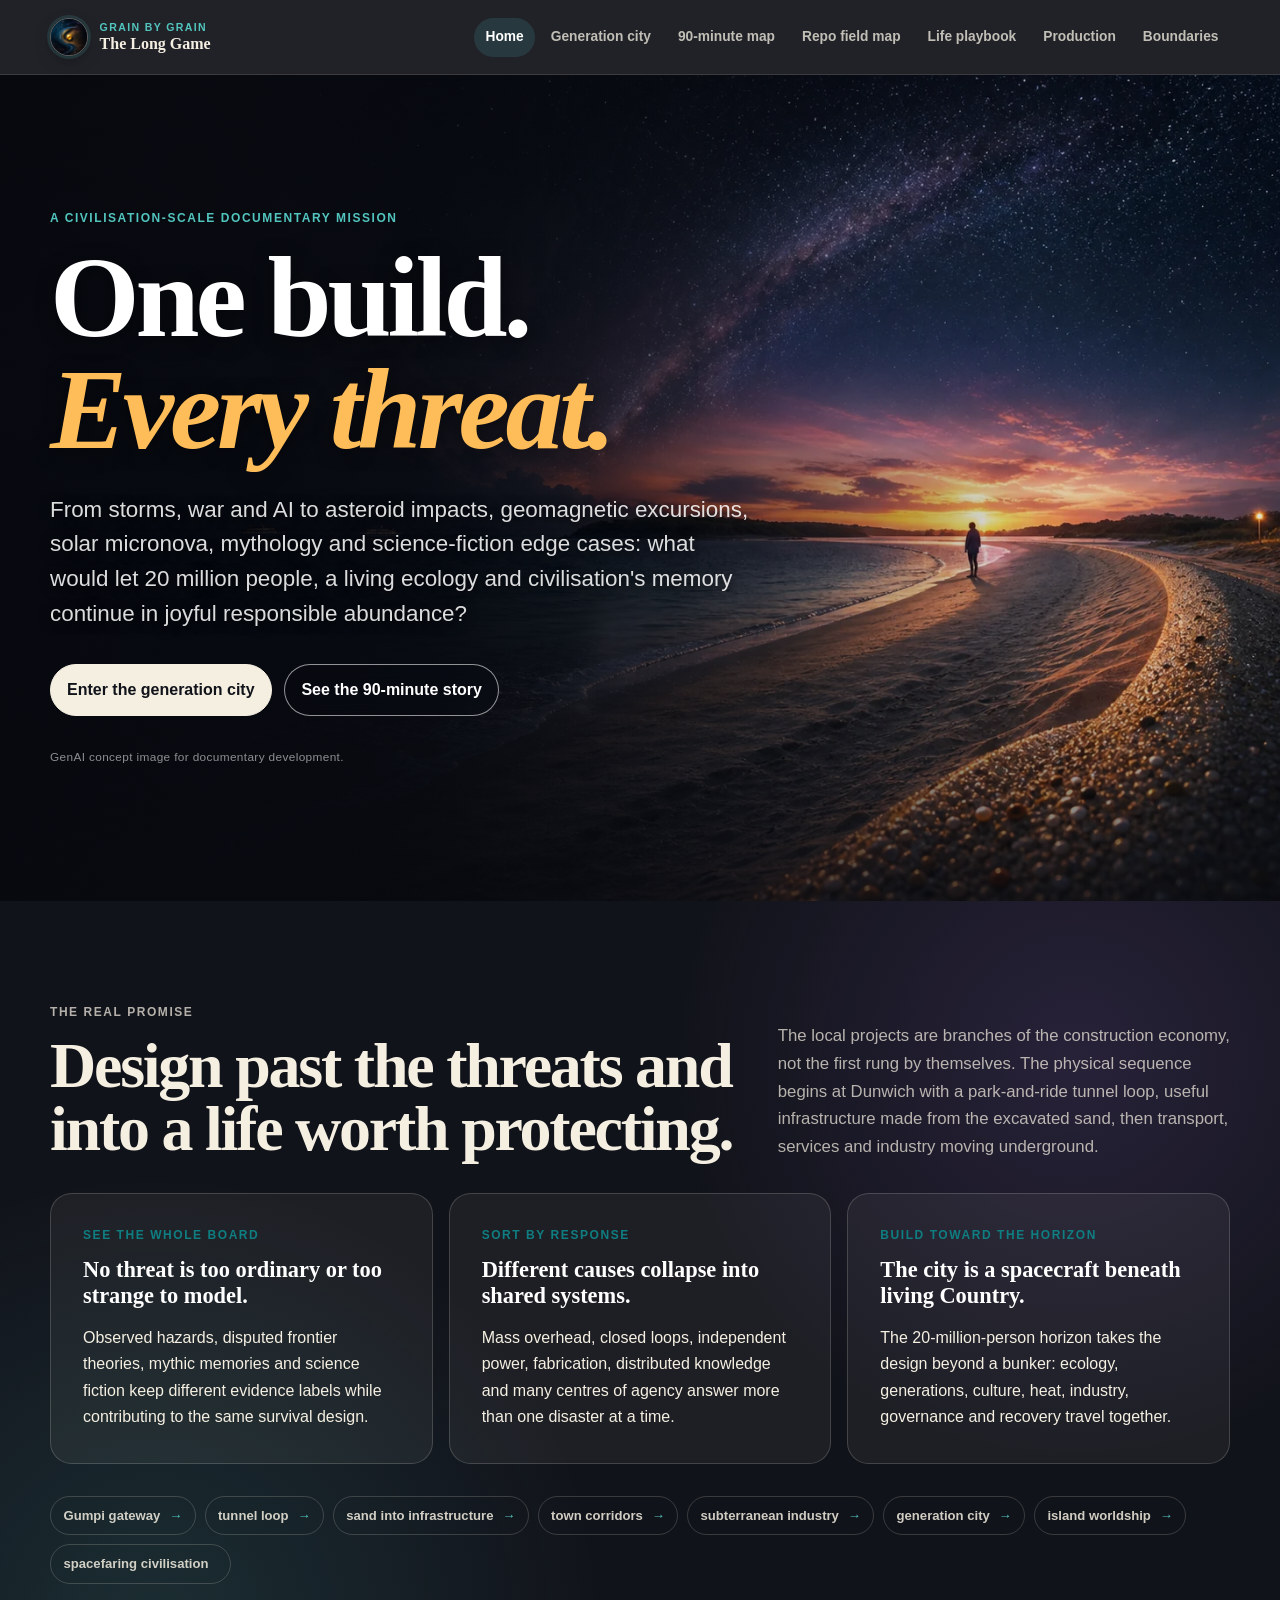
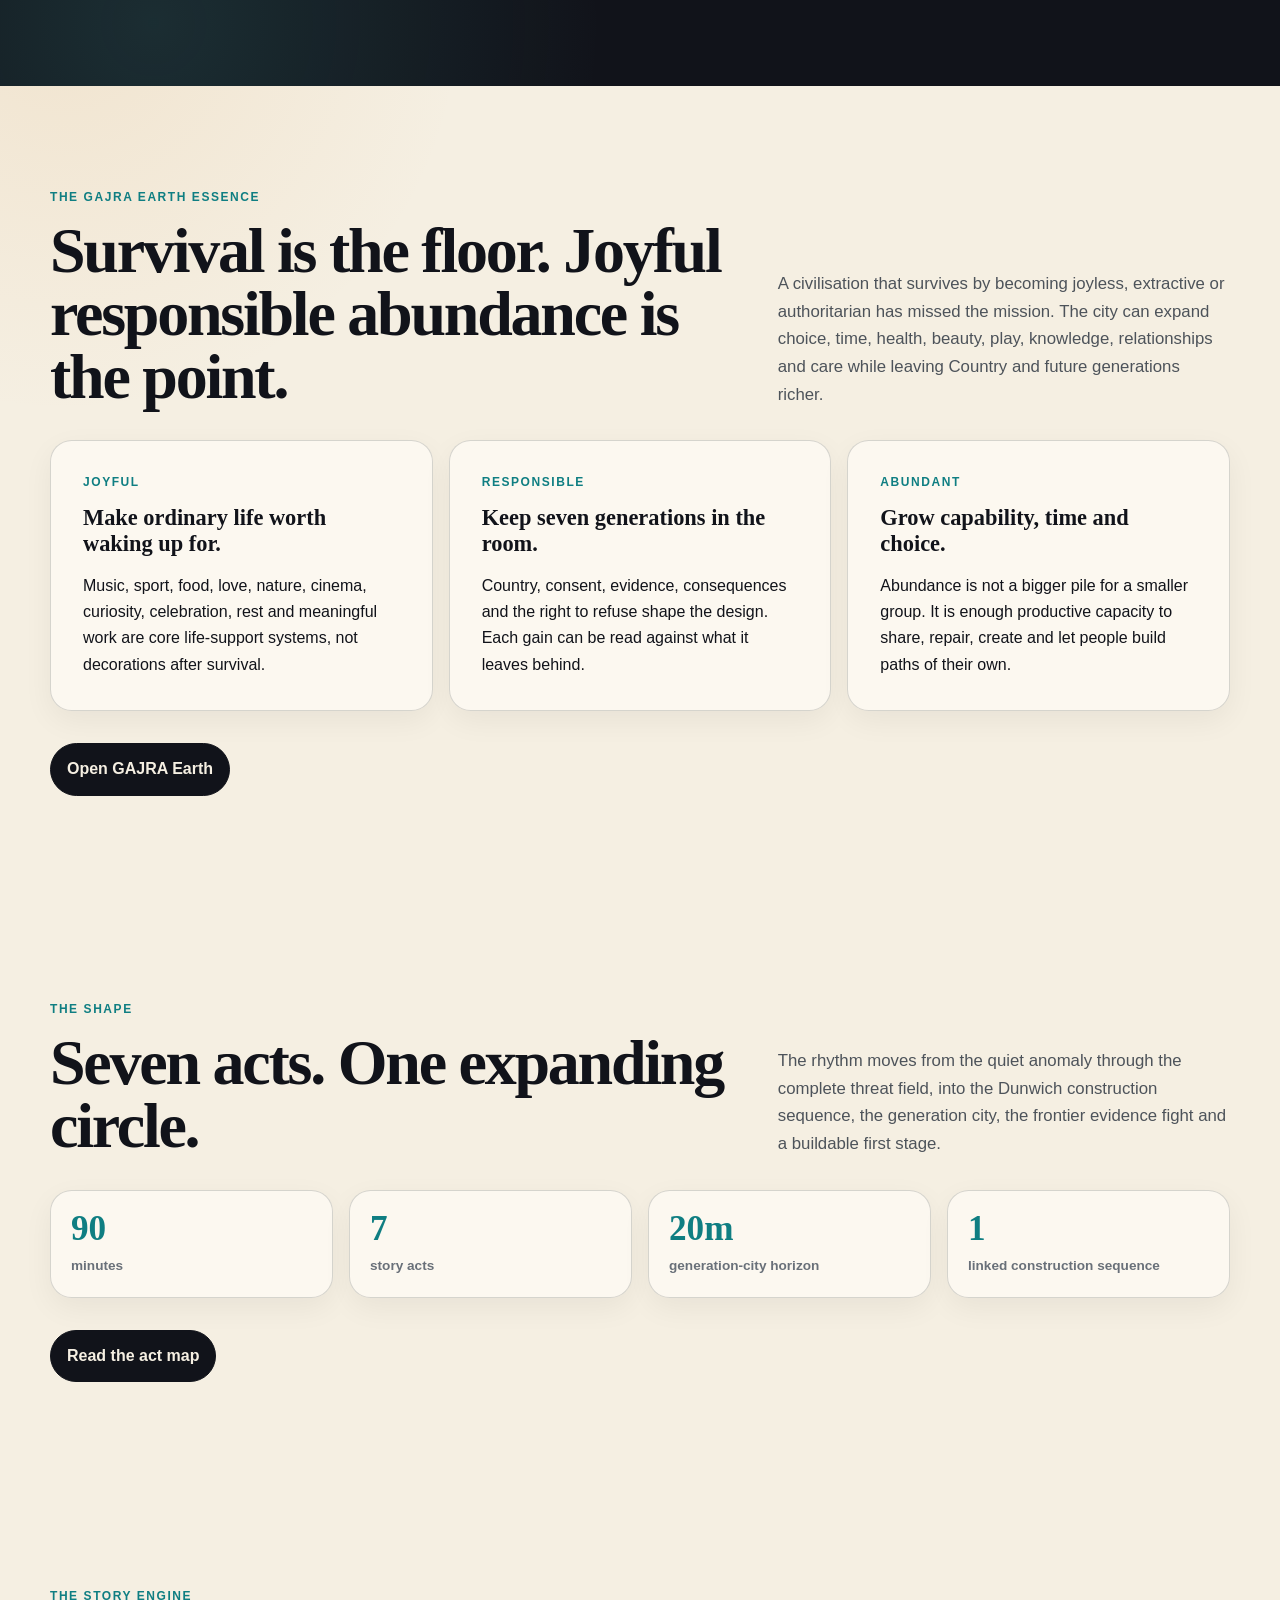
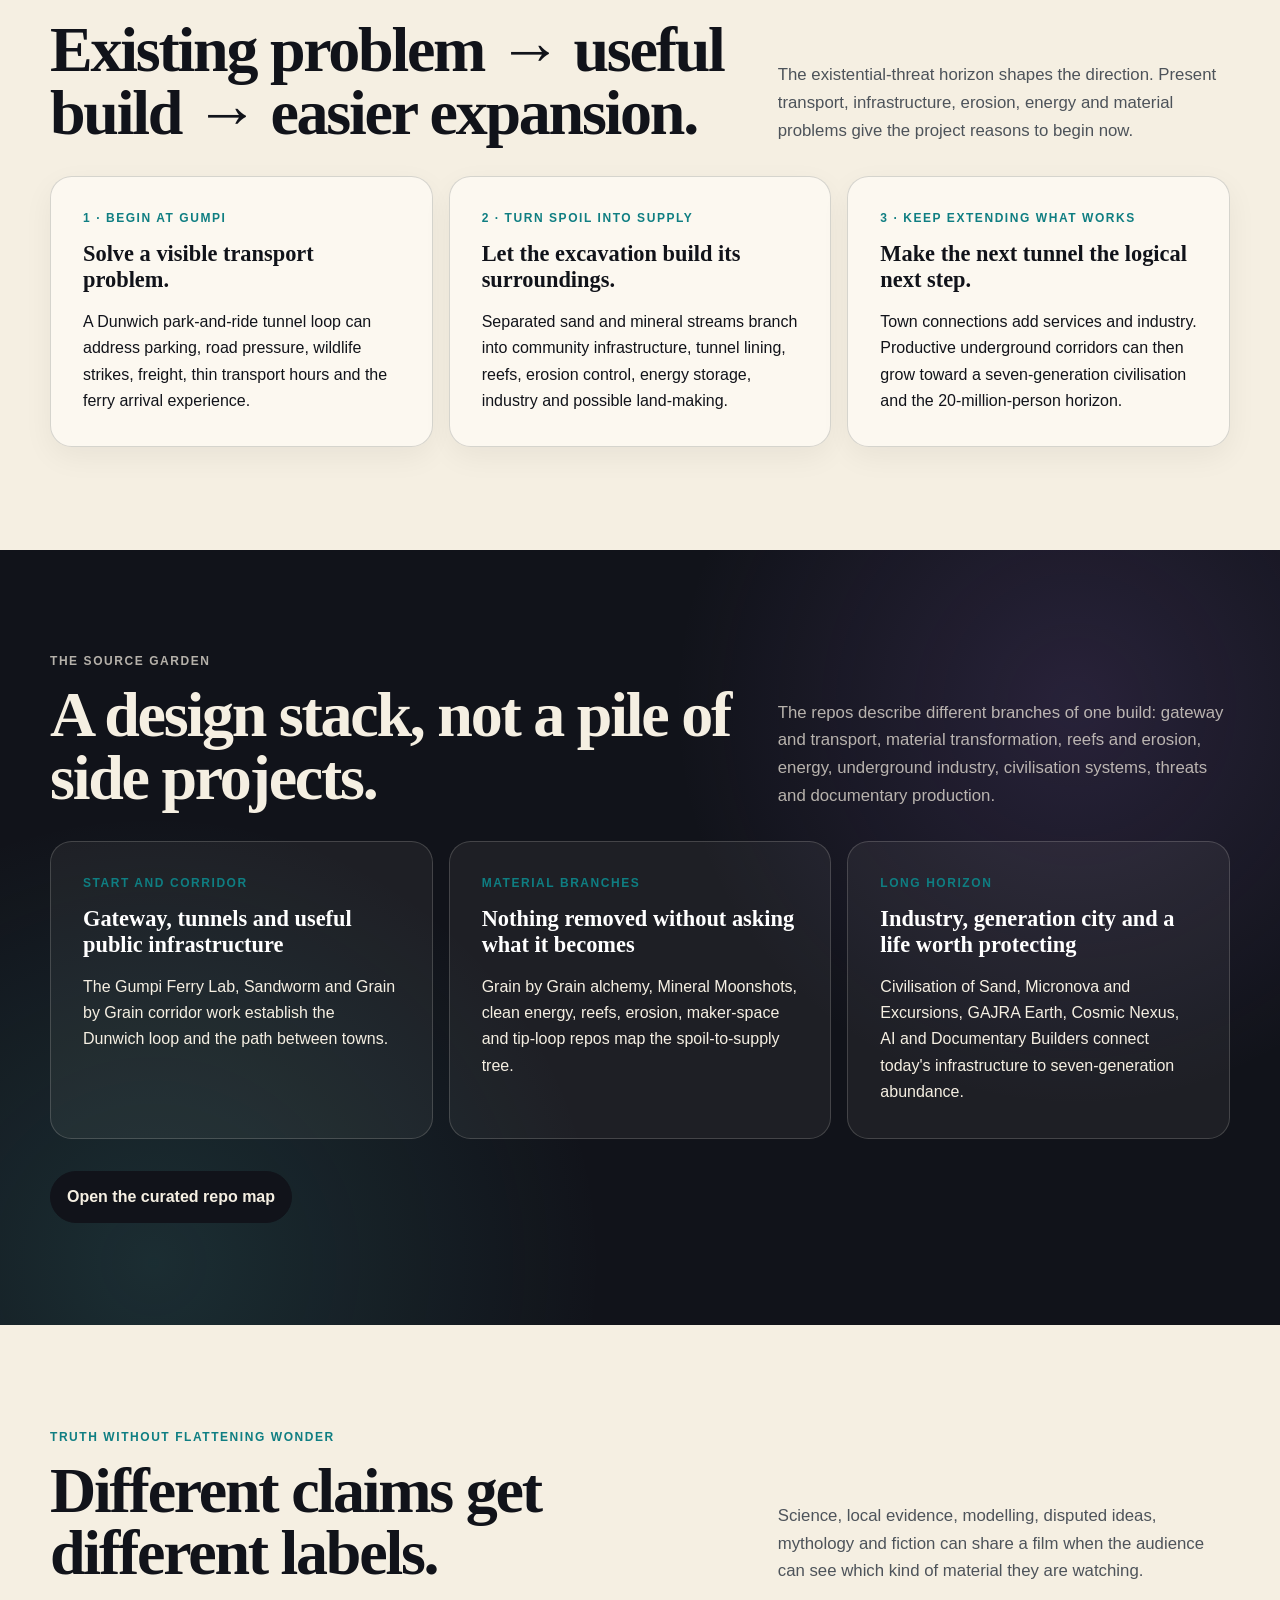
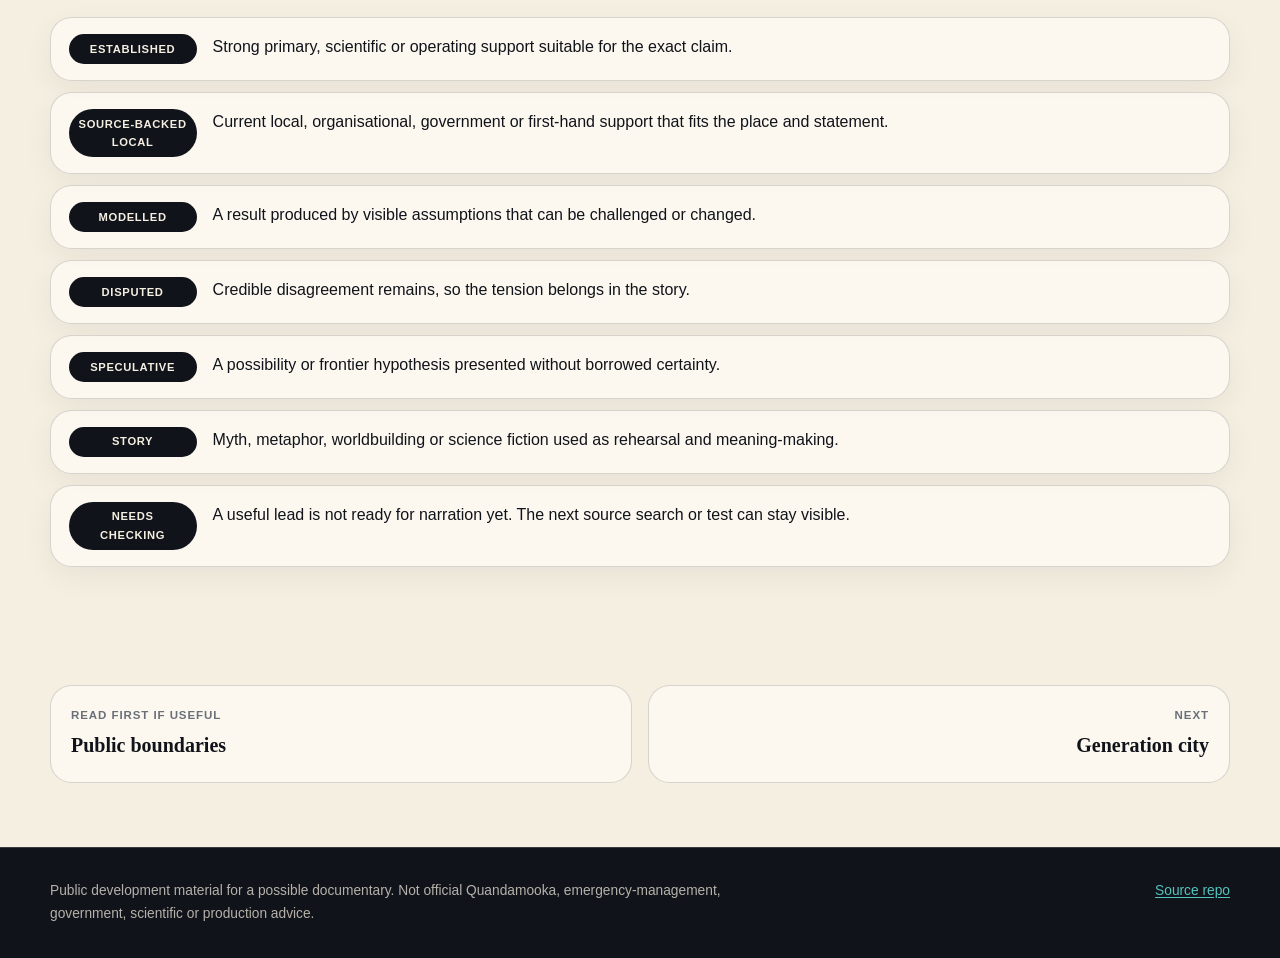
==== commit 6b483dcb: "Reframe documentary around generation city mission" ====
--- a/index.html
+++ b/index.html
@@ -3,9 +3,9 @@
   <head>
     <meta charset="utf-8">
     <meta name="viewport" content="width=device-width, initial-scale=1">
-    <meta name="description" content="A public 90-minute documentary map about life, pressure, practical resilience and the next useful move, beginning on Minjerribah / North Stradbroke Island.">
+    <meta name="description" content="A public 90-minute documentary mission to design civilisation against the whole existential threat field through a 20-million-person subterranean generation city beneath the Straddie-Moreton island system.">
     <meta property="og:title" content="The Long Game: Grain by Grain">
-    <meta property="og:description" content="A 90-minute documentary map from a grain of sand to deep time, then back to the next useful move.">
+    <meta property="og:description" content="One build against the whole threat field: a subterranean generation city designed like a closed-loop spacecraft.">
     <meta property="og:type" content="website">
     <meta property="og:url" content="https://auraofintelligence.github.io/grain-by-grain-documentary/">
     <meta property="og:image" content="https://auraofintelligence.github.io/grain-by-grain-documentary/assets/img/og-card.png">
@@ -15,7 +15,7 @@
     <link rel="icon" type="image/png" sizes="32x32" href="assets/img/favicon-32.png?v=20260801-2">
     <link rel="icon" type="image/png" sizes="192x192" href="assets/img/favicon-192.png?v=20260801-2">
     <link rel="apple-touch-icon" href="assets/img/apple-touch-icon.png?v=20260801-2">
-    <link rel="stylesheet" href="assets/css/site.css?v=20260801-3">
+    <link rel="stylesheet" href="assets/css/site.css?v=20260803-1">
   </head>
   <body data-page="home">
     <a class="skip-link" href="#main">Skip to content</a>
@@ -28,6 +28,7 @@
         <button class="menu-button" type="button" aria-expanded="false" aria-controls="site-navigation">Menu</button>
         <nav class="site-nav" id="site-navigation" aria-label="Main navigation">
           <a data-page="home" href="index.html">Home</a>
+          <a data-page="mission" href="mission.html">Generation city</a>
           <a data-page="runtime" href="runtime.html">90-minute map</a>
           <a data-page="field-map" href="field-map.html">Repo field map</a>
           <a data-page="playbook" href="playbook.html">Life playbook</a>
@@ -41,12 +42,12 @@
       <section class="cinematic-hero cinematic-hero-home" aria-labelledby="hero-title">
         <img class="cinematic-hero-image" src="assets/img/hero-home.webp" alt="A lone figure on a curving sand island shore where warm dawn meets a star-filled night." width="1672" height="941" fetchpriority="high" decoding="async">
         <div class="cinematic-hero-copy">
-          <p class="eyebrow">A public 90-minute documentary treatment</p>
-          <h1 id="hero-title">The Long <span>Game.</span></h1>
-          <p class="lede">A grain of sand. A living island. A civilisation learning how to continue. The film moves from storms, fire and supply lines to AI, war, deep time, old stories and science fiction, then returns to one useful choice.</p>
+          <p class="eyebrow">A civilisation-scale documentary mission</p>
+          <h1 id="hero-title">One build. <span>Every threat.</span></h1>
+          <p class="lede">From storms, war and AI to asteroid impacts, geomagnetic excursions, solar micronova, mythology and science-fiction edge cases: what would let 20 million people, a living ecology and civilisation's memory continue in joyful responsible abundance?</p>
           <div class="button-row">
-            <a class="button" href="runtime.html">Enter the 90-minute map</a>
-            <a class="button secondary" href="field-map.html">See which repos feed which scenes</a>
+            <a class="button" href="mission.html">Enter the generation city</a>
+            <a class="button secondary" href="runtime.html">See the 90-minute story</a>
           </div>
           <p class="hero-art-note">GenAI concept image for documentary development.</p>
         </div>
@@ -55,39 +56,48 @@
       <section class="section dark" aria-labelledby="promise-title">
         <div class="section-heading">
           <div>
-            <p class="kicker">The promise</p>
-            <h2 id="promise-title">Pressure opens the story. Life stays the subject.</h2>
-          </div>
-          <p>This is not a countdown to doom. It asks how living systems make order, how communities lose and recover capability, and how preparation can become a shared, voluntary game.</p>
+            <p class="kicker">The real promise</p>
+            <h2 id="promise-title">Design past the threats and into a life worth protecting.</h2>
+          </div>
+          <p>The local projects are branches of the construction economy, not the first rung by themselves. The physical sequence begins at Dunwich with a park-and-ride tunnel loop, useful infrastructure made from the excavated sand, then transport, services and industry moving underground.</p>
         </div>
         <div class="three-grid">
           <article class="panel">
-            <p class="card-tag">Start close</p>
-            <h3>An island reveals the system.</h3>
-            <p>Food, medicine, fuel, electricity, water, data and people cross visible edges. Minjerribah makes large systems feel human-sized.</p>
+            <p class="card-tag">See the whole board</p>
+            <h3>No threat is too ordinary or too strange to model.</h3>
+            <p>Observed hazards, disputed frontier theories, mythic memories and science fiction keep different evidence labels while contributing to the same survival design.</p>
           </article>
           <article class="panel">
-            <p class="card-tag">Scale out</p>
-            <h3>Different shocks share some needs.</h3>
-            <p>Weather, supply disruption and technology risk have different causes, yet power, water, food, knowledge, shelter and trust often reappear.</p>
+            <p class="card-tag">Sort by response</p>
+            <h3>Different causes collapse into shared systems.</h3>
+            <p>Mass overhead, closed loops, independent power, fabrication, distributed knowledge and many centres of agency answer more than one disaster at a time.</p>
           </article>
           <article class="panel">
-            <p class="card-tag">Return home</p>
-            <h3>The next move can stay small.</h3>
-            <p>A repaired object, a shared meal, a checked source, a familiar neighbour or a story rehearsal can add real capability without pretending to solve the whole board.</p>
+            <p class="card-tag">Build toward the horizon</p>
+            <h3>The city is a spacecraft beneath living Country.</h3>
+            <p>The 20-million-person horizon takes the design beyond a bunker: ecology, generations, culture, heat, industry, governance and recovery travel together.</p>
           </article>
         </div>
         <ol class="scale-ribbon" aria-label="The film's scale journey">
-          <li>person</li>
-          <li>household</li>
-          <li>street</li>
-          <li>island</li>
-          <li>South East Queensland</li>
-          <li>Australia</li>
-          <li>planet</li>
-          <li>deep time</li>
-          <li>person</li>
+          <li>Gumpi gateway</li>
+          <li>tunnel loop</li>
+          <li>sand into infrastructure</li>
+          <li>town corridors</li>
+          <li>subterranean industry</li>
+          <li>generation city</li>
+          <li>island worldship</li>
+          <li>spacefaring civilisation</li>
         </ol>
+      </section>
+
+      <section class="section" aria-labelledby="gajra-title">
+        <div class="section-heading"><div><p class="kicker">The GAJRA Earth essence</p><h2 id="gajra-title">Survival is the floor. Joyful responsible abundance is the point.</h2></div><p>A civilisation that survives by becoming joyless, extractive or authoritarian has missed the mission. The city can expand choice, time, health, beauty, play, knowledge, relationships and care while leaving Country and future generations richer.</p></div>
+        <div class="three-grid">
+          <article class="feature-card"><p class="card-tag">Joyful</p><h3>Make ordinary life worth waking up for.</h3><p>Music, sport, food, love, nature, cinema, curiosity, celebration, rest and meaningful work are core life-support systems, not decorations after survival.</p></article>
+          <article class="feature-card"><p class="card-tag">Responsible</p><h3>Keep seven generations in the room.</h3><p>Country, consent, evidence, consequences and the right to refuse shape the design. Each gain can be read against what it leaves behind.</p></article>
+          <article class="feature-card"><p class="card-tag">Abundant</p><h3>Grow capability, time and choice.</h3><p>Abundance is not a bigger pile for a smaller group. It is enough productive capacity to share, repair, create and let people build paths of their own.</p></article>
+        </div>
+        <div class="button-row"><a class="button" href="https://auraofintelligence.github.io/GAJRA-earth-infinity/">Open GAJRA Earth</a></div>
       </section>
 
       <section class="section" aria-labelledby="shape-title">
@@ -96,13 +106,13 @@
             <p class="kicker">The shape</p>
             <h2 id="shape-title">Seven acts. One expanding circle.</h2>
           </div>
-          <p>The rhythm moves from philosophy into lived place, pressure, practical skill, uncertainty and a closing invitation.</p>
+          <p>The rhythm moves from the quiet anomaly through the complete threat field, into the Dunwich construction sequence, the generation city, the frontier evidence fight and a buildable first stage.</p>
         </div>
         <div class="metric-grid">
           <div class="metric"><strong>90</strong><span>minutes</span></div>
           <div class="metric"><strong>7</strong><span>story acts</span></div>
-          <div class="metric"><strong>12</strong><span>first-pass sources</span></div>
-          <div class="metric"><strong>1</strong><span>next useful move</span></div>
+          <div class="metric"><strong>20m</strong><span>generation-city horizon</span></div>
+          <div class="metric"><strong>1</strong><span>linked construction sequence</span></div>
         </div>
         <div class="button-row">
           <a class="button" href="runtime.html">Read the act map</a>
@@ -113,25 +123,25 @@
         <div class="section-heading">
           <div>
             <p class="kicker">The story engine</p>
-            <h2 id="engine-title">Threat → shared need → possible quest.</h2>
-          </div>
-          <p>The edit can repeat this rhythm without claiming one response fits all situations. A large concern lands on a filmable human action.</p>
+            <h2 id="engine-title">Existing problem → useful build → easier expansion.</h2>
+          </div>
+          <p>The existential-threat horizon shapes the direction. Present transport, infrastructure, erosion, energy and material problems give the project reasons to begin now.</p>
         </div>
         <div class="three-grid">
           <article class="feature-card">
-            <p class="card-tag">1 · Notice</p>
-            <h3>Name the pressure honestly.</h3>
-            <p>Bushfire, storm, a broken supply line, AI concentration or an asteroid do not belong in the same evidence bucket. The film keeps their scale, likelihood and status visible.</p>
+            <p class="card-tag">1 · Begin at Gumpi</p>
+            <h3>Solve a visible transport problem.</h3>
+            <p>A Dunwich park-and-ride tunnel loop can address parking, road pressure, wildlife strikes, freight, thin transport hours and the ferry arrival experience.</p>
           </article>
           <article class="feature-card">
-            <p class="card-tag">2 · Find the shared need</p>
-            <h3>Look beneath the costume.</h3>
-            <p>Energy, water, food, communications, shelter, knowledge and social trust form a recurring set of capacities, not a single rigid prescription.</p>
+            <p class="card-tag">2 · Turn spoil into supply</p>
+            <h3>Let the excavation build its surroundings.</h3>
+            <p>Separated sand and mineral streams branch into community infrastructure, tunnel lining, reefs, erosion control, energy storage, industry and possible land-making.</p>
           </article>
           <article class="feature-card">
-            <p class="card-tag">3 · Offer a move</p>
-            <h3>Turn fear into agency.</h3>
-            <p>The viewer can choose a household, street, island, civic, research or story quest. Preparation is the game; suffering is not.</p>
+            <p class="card-tag">3 · Keep extending what works</p>
+            <h3>Make the next tunnel the logical next step.</h3>
+            <p>Town connections add services and industry. Productive underground corridors can then grow toward a seven-generation civilisation and the 20-million-person horizon.</p>
           </article>
         </div>
       </section>
@@ -140,14 +150,14 @@
         <div class="section-heading">
           <div>
             <p class="kicker">The source garden</p>
-            <h2 id="source-title">A curated path through the repos.</h2>
-          </div>
-          <p>The Field Library helps locate relationships. The public film plan starts with a short core, then opens supporting repos only when a scene asks for them.</p>
-        </div>
-        <div class="three-grid">
-          <article class="panel"><p class="card-tag">First pass</p><h3>Story spine and grounded scenes</h3><p>Grain by Grain, the Community Ledger, ferry data, resilience, food, energy, kiosks and the documentary workbench.</p></article>
-          <article class="panel"><p class="card-tag">Supporting shelf</p><h3>Local action and Australian scale</h3><p>Repair, materials, noticeboards, co-op trust, wildlife, community wealth, AI trust and civic prototypes.</p></article>
-          <article class="panel"><p class="card-tag">Imagination shelf</p><h3>Myth, mystery and deep time</h3><p>Cosmic Nexus, Strange Intelligence, Mineral Moonshots, space weather, Sandworm and Civilisation of Sand.</p></article>
+            <h2 id="source-title">A design stack, not a pile of side projects.</h2>
+          </div>
+          <p>The repos describe different branches of one build: gateway and transport, material transformation, reefs and erosion, energy, underground industry, civilisation systems, threats and documentary production.</p>
+        </div>
+        <div class="three-grid">
+          <article class="panel"><p class="card-tag">Start and corridor</p><h3>Gateway, tunnels and useful public infrastructure</h3><p>The Gumpi Ferry Lab, Sandworm and Grain by Grain corridor work establish the Dunwich loop and the path between towns.</p></article>
+          <article class="panel"><p class="card-tag">Material branches</p><h3>Nothing removed without asking what it becomes</h3><p>Grain by Grain alchemy, Mineral Moonshots, clean energy, reefs, erosion, maker-space and tip-loop repos map the spoil-to-supply tree.</p></article>
+          <article class="panel"><p class="card-tag">Long horizon</p><h3>Industry, generation city and a life worth protecting</h3><p>Civilisation of Sand, Micronova and Excursions, GAJRA Earth, Cosmic Nexus, AI and Documentary Builders connect today's infrastructure to seven-generation abundance.</p></article>
         </div>
         <div class="button-row">
           <a class="button" href="field-map.html">Open the curated repo map</a>
@@ -163,18 +173,19 @@
           <p>Science, local evidence, modelling, disputed ideas, mythology and fiction can share a film when the audience can see which kind of material they are watching.</p>
         </div>
         <div class="evidence-list">
-          <div class="evidence-row"><span class="evidence-label">Established</span><p>Strong primary or scientific support suitable for the exact claim.</p></div>
-          <div class="evidence-row"><span class="evidence-label">Local source</span><p>Current local, organisational, government or first-hand support that fits the place and statement.</p></div>
+          <div class="evidence-row"><span class="evidence-label">Established</span><p>Strong primary, scientific or operating support suitable for the exact claim.</p></div>
+          <div class="evidence-row"><span class="evidence-label">Source-backed local</span><p>Current local, organisational, government or first-hand support that fits the place and statement.</p></div>
           <div class="evidence-row"><span class="evidence-label">Modelled</span><p>A result produced by visible assumptions that can be challenged or changed.</p></div>
           <div class="evidence-row"><span class="evidence-label">Disputed</span><p>Credible disagreement remains, so the tension belongs in the story.</p></div>
           <div class="evidence-row"><span class="evidence-label">Speculative</span><p>A possibility or frontier hypothesis presented without borrowed certainty.</p></div>
           <div class="evidence-row"><span class="evidence-label">Story</span><p>Myth, metaphor, worldbuilding or science fiction used as rehearsal and meaning-making.</p></div>
+          <div class="evidence-row"><span class="evidence-label">Needs checking</span><p>A useful lead is not ready for narration yet. The next source search or test can stay visible.</p></div>
         </div>
       </section>
 
       <nav class="footer-nav" aria-label="Next page">
         <a href="boundaries.html"><span>Read first if useful</span><strong>Public boundaries</strong></a>
-        <a href="runtime.html"><span>Next</span><strong>90-minute map</strong></a>
+        <a href="mission.html"><span>Next</span><strong>Generation city</strong></a>
       </nav>
     </main>
 
@@ -184,6 +195,6 @@
         <a href="https://github.com/auraofintelligence/grain-by-grain-documentary">Source repo</a>
       </div>
     </footer>
-    <script src="assets/js/site.js?v=20260801-1"></script>
+    <script src="assets/js/site.js?v=20260803-1"></script>
   </body>
 </html>
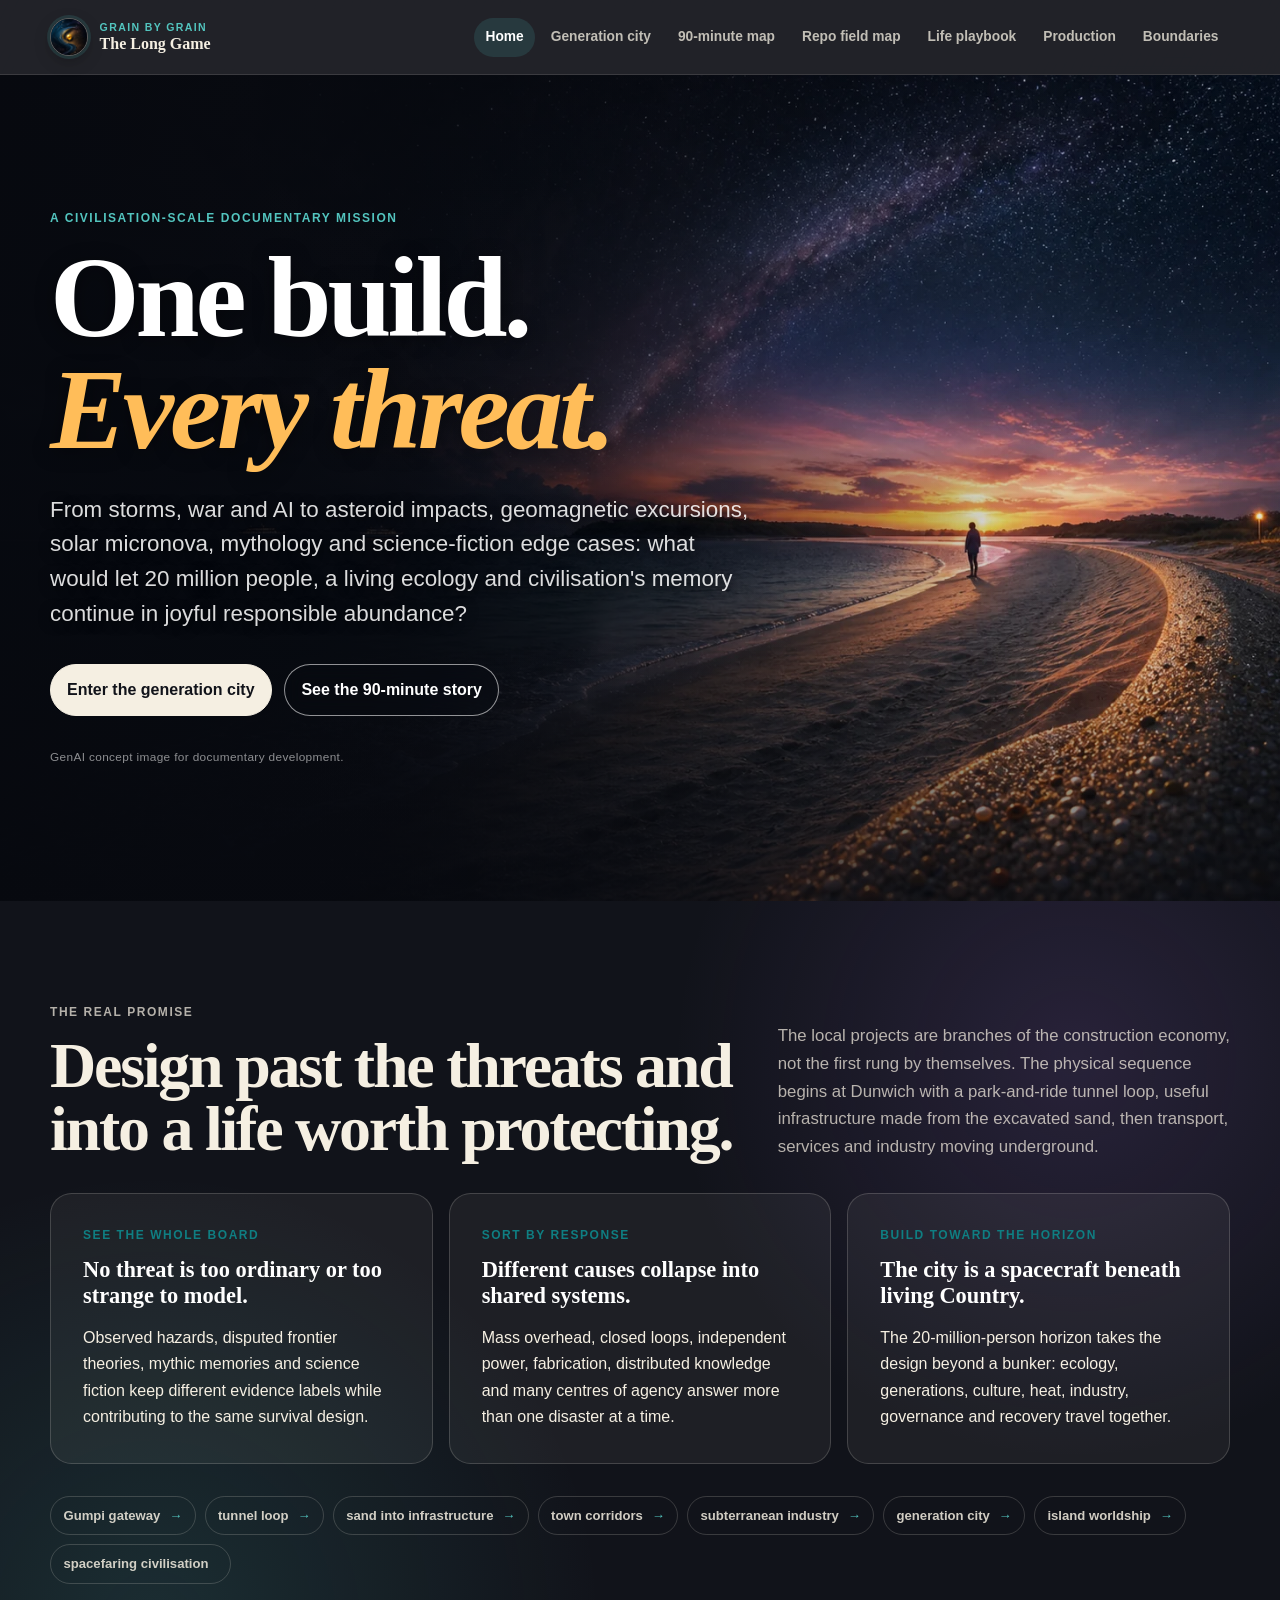
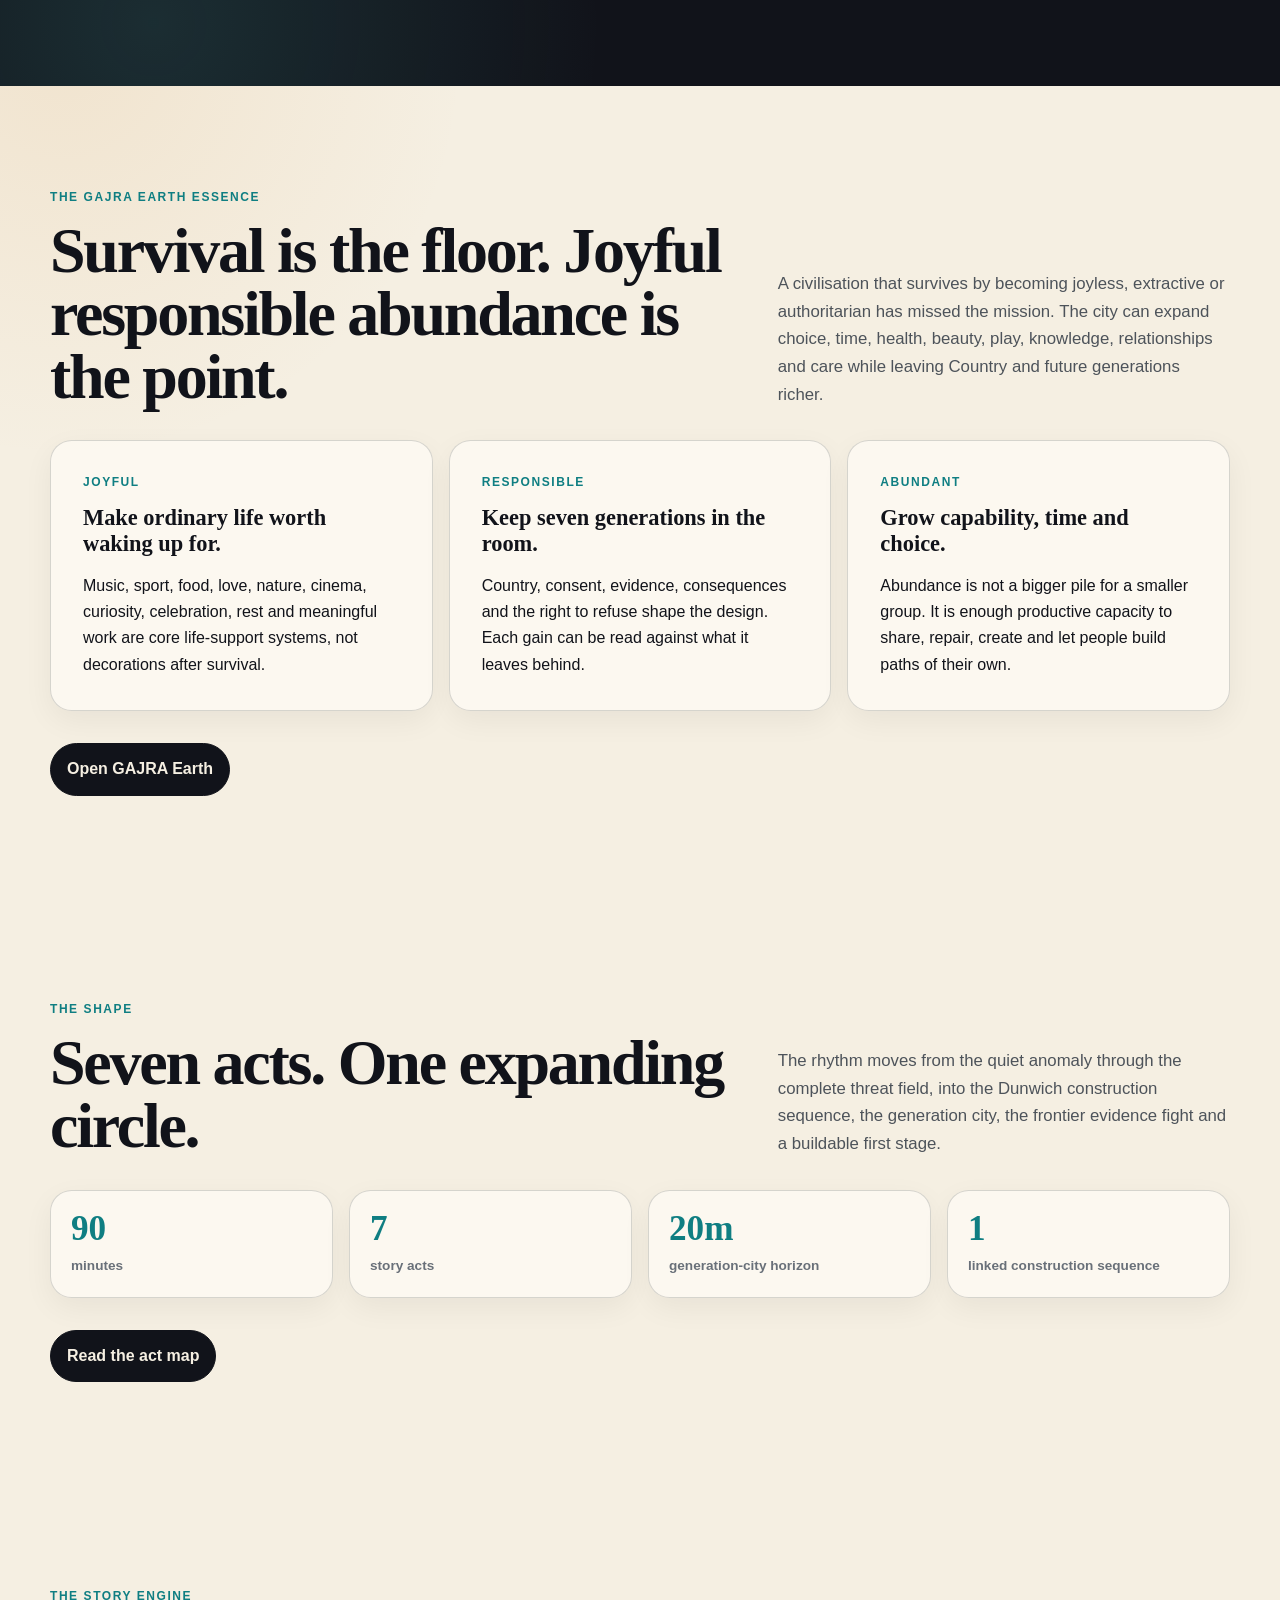
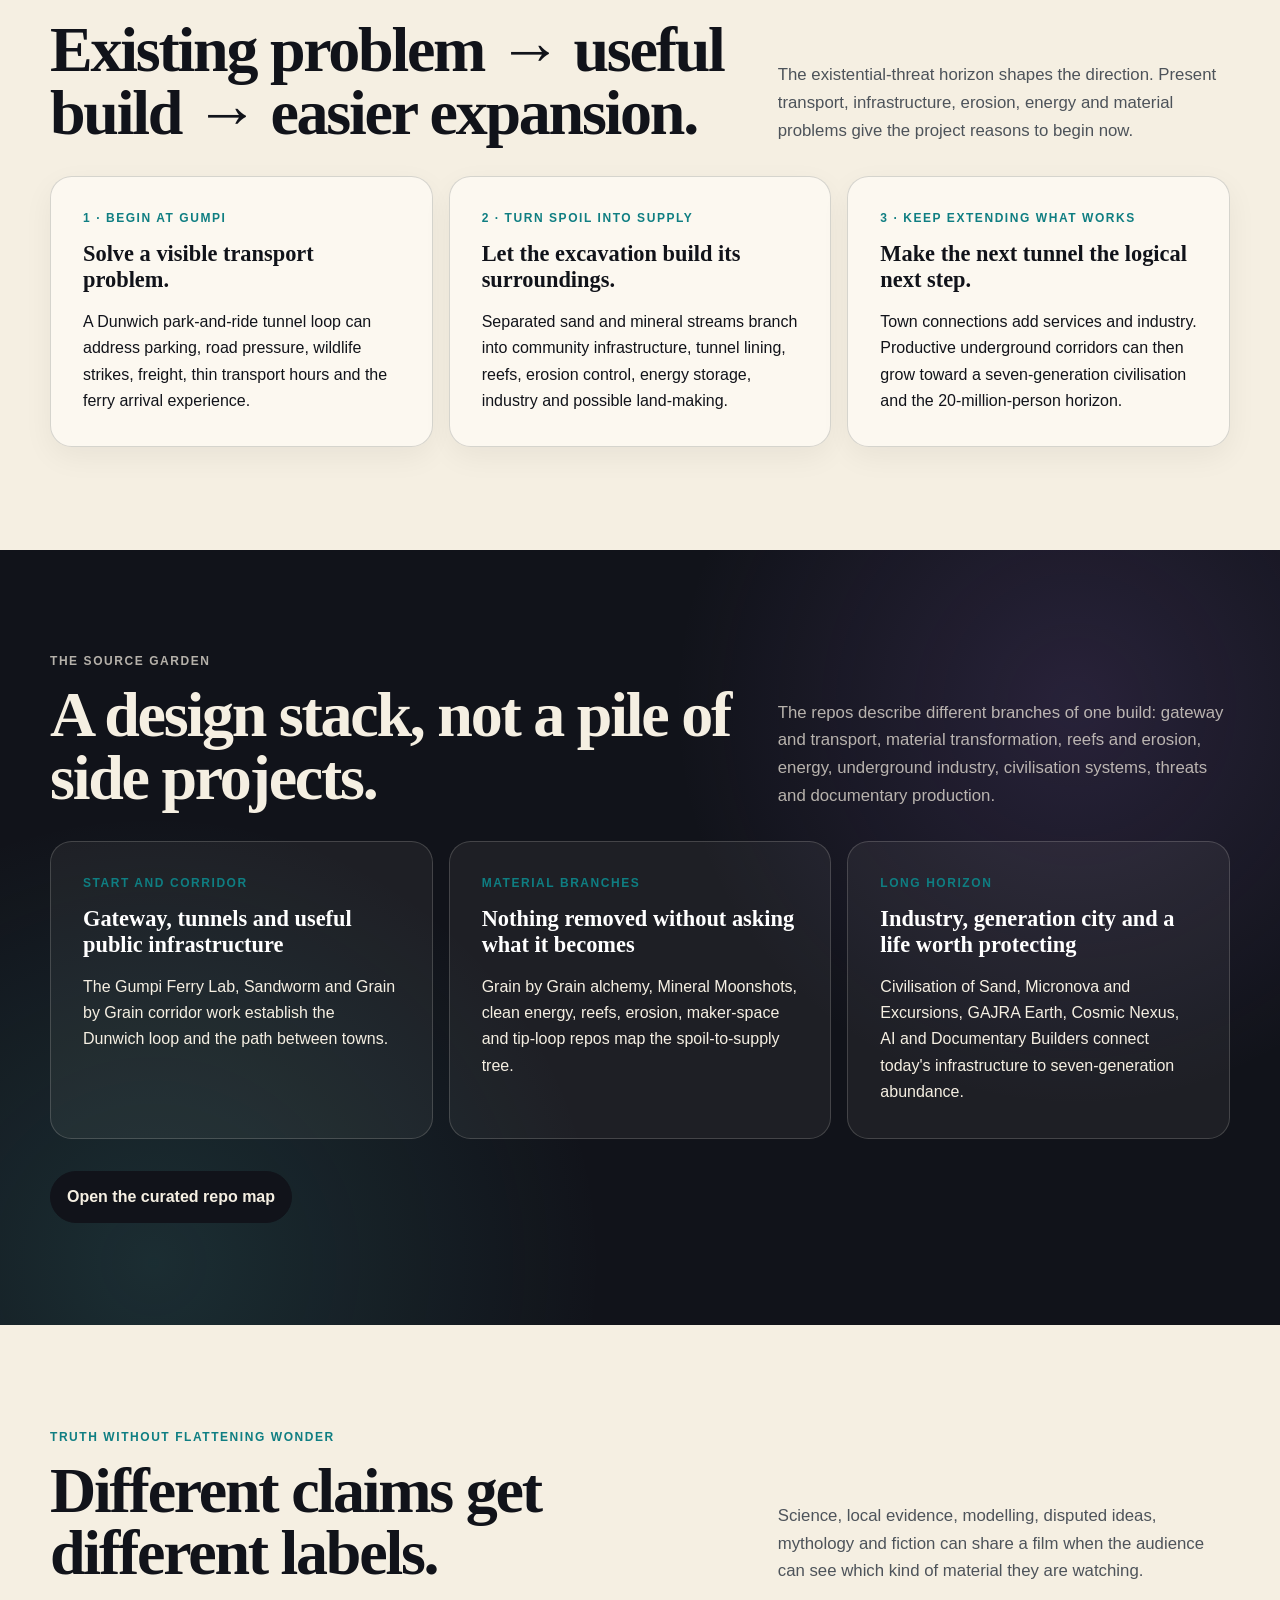
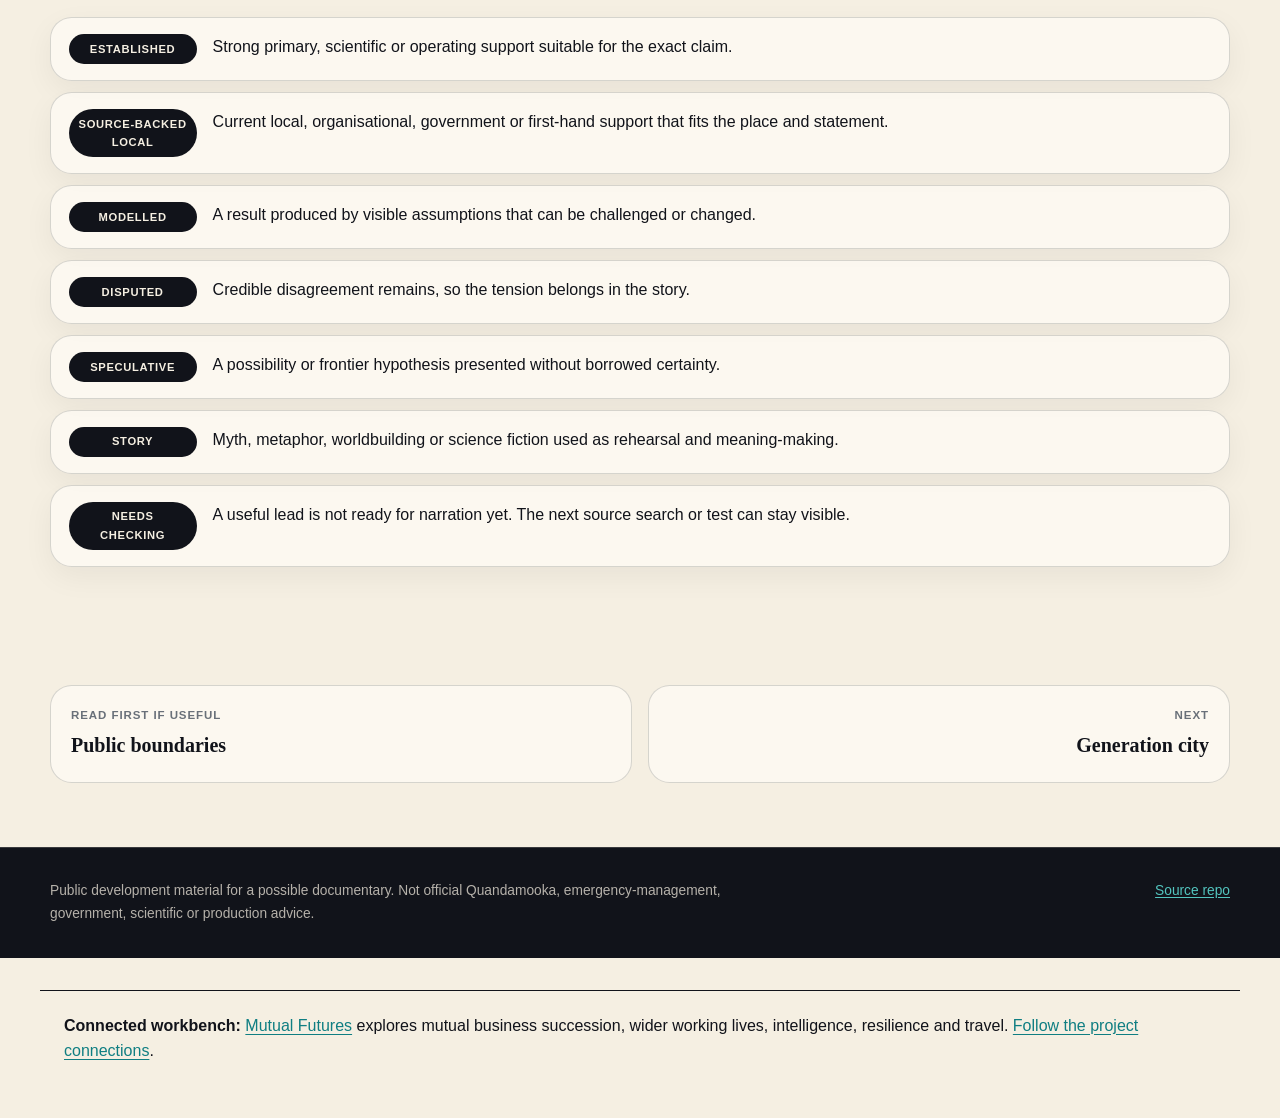
==== commit 192fff98: "Connect this project reciprocally with the standalone Mutual Futures workbench" ====
--- a/index.html
+++ b/index.html
@@ -196,5 +196,7 @@
       </div>
     </footer>
     <script src="assets/js/site.js?v=20260803-1"></script>
-  </body>
+  
+<aside id="mutual-futures-connection" aria-label="Connected public workbench" style="max-width:1200px;margin:32px auto;padding:22px 24px;border-top:1px solid currentColor;font:inherit;line-height:1.6"><p style="margin:0"><strong>Connected workbench: </strong><a href="https://auraofintelligence.github.io/mutual-futures/" target="_blank" rel="noopener noreferrer">Mutual Futures</a> explores mutual business succession, wider working lives, intelligence, resilience and travel. <a href="https://auraofintelligence.github.io/mutual-futures/sources.html" target="_blank" rel="noopener noreferrer">Follow the project connections</a>.</p></aside>
+</body>
 </html>
